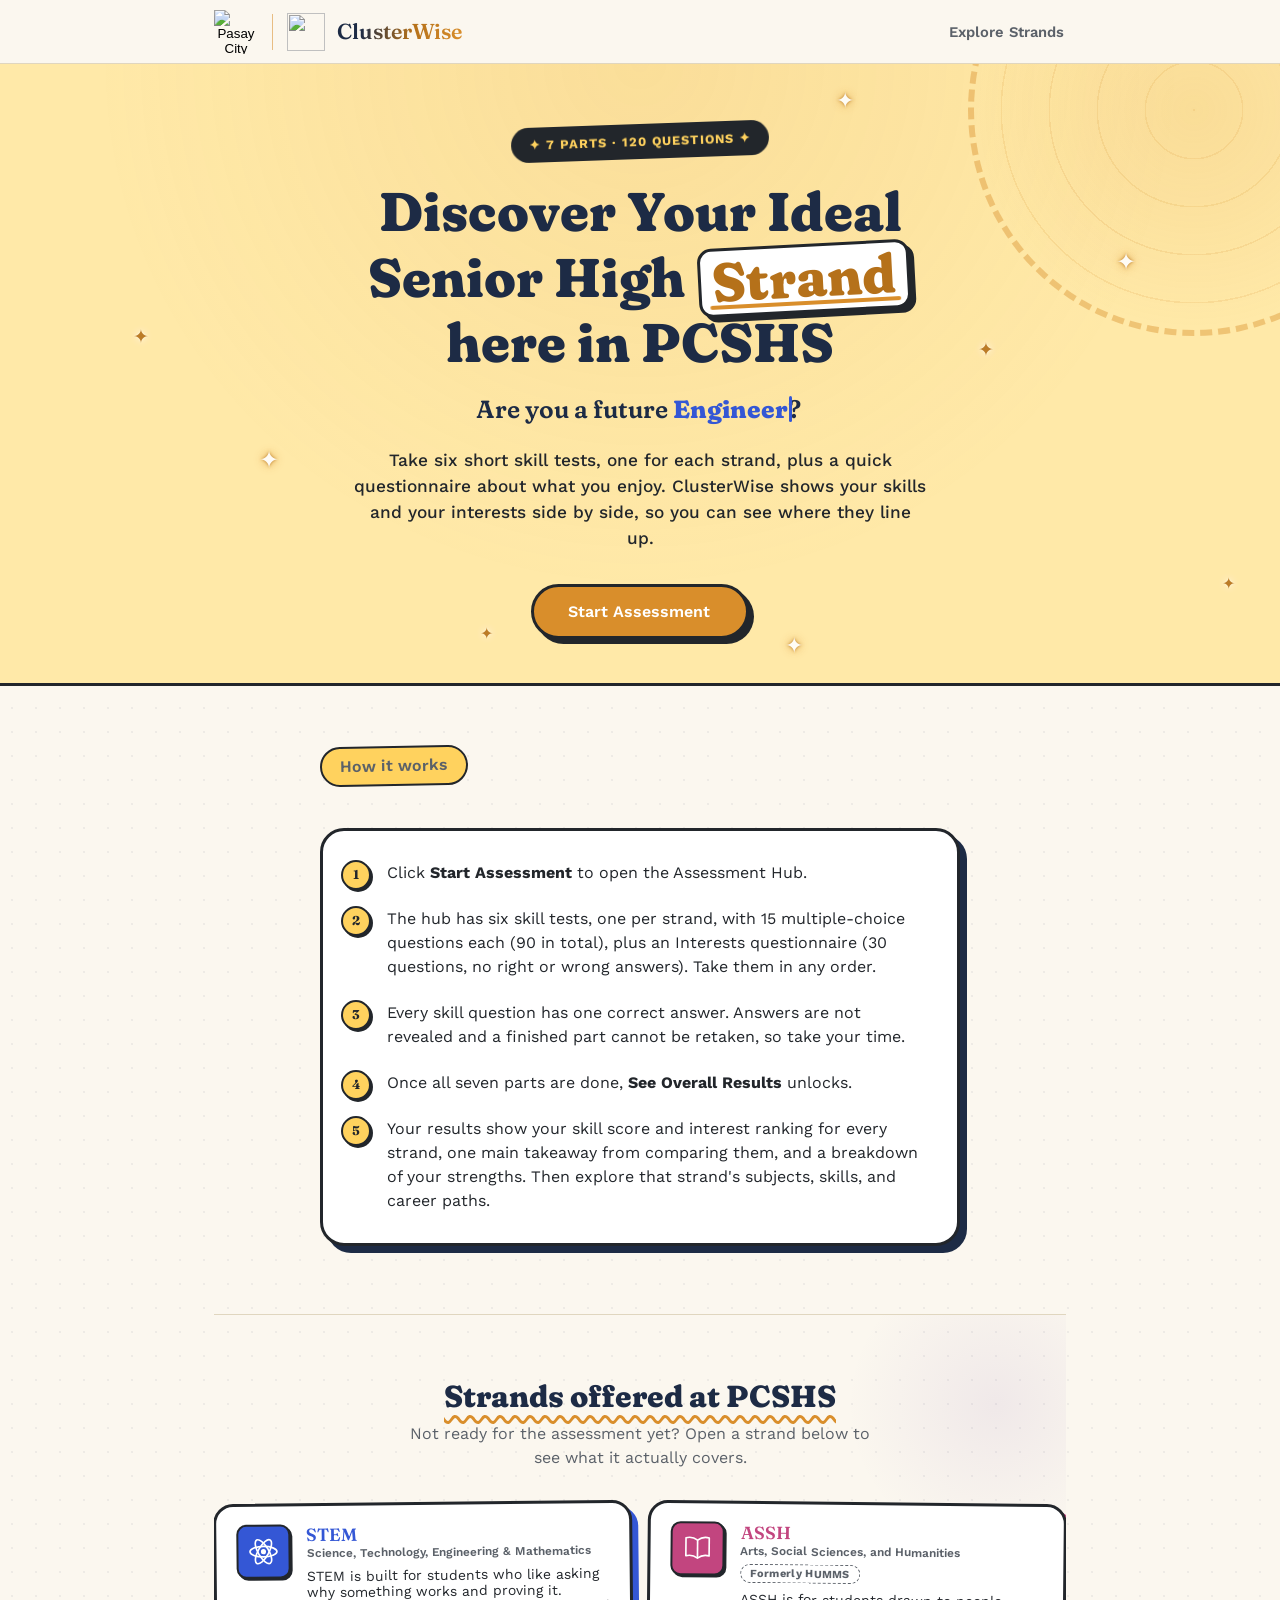
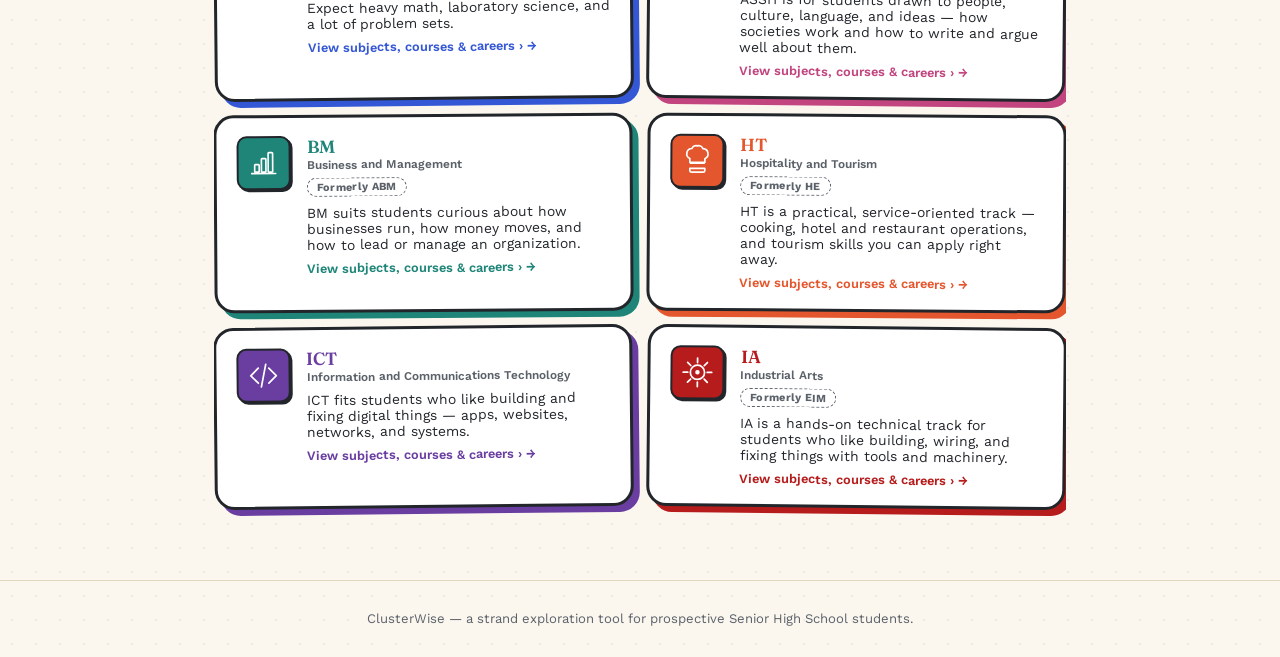
==== index2.html @ 1efbd6be "Add files via upload" ====
<!DOCTYPE html>
<html lang="en">
<head>
<meta charset="UTF-8">
<meta name="viewport" content="width=device-width, initial-scale=1.0">
<title>ClusterWise — Find your SHS strand</title>
<link rel="icon" type="image/svg+xml" href="images/favicon.svg">
<link rel="icon" type="image/png" sizes="32x32" href="images/favicon-32.png">
<link rel="apple-touch-icon" href="images/apple-touch-icon.png">
<link rel="stylesheet" href="style2.css">
</head>
<body>
<!-- ============ HEADER ============ -->
<header class="site-header">
  <div class="wrap header-inner">
    <button class="mark mark-compact brand" id="nav-home" aria-label="ClusterWise home">
      <img class="brand-seal" src="images/pcshslogo.png" alt="Pasay City South High School seal" width="44" height="44">
      <span class="brand-divider" aria-hidden="true"></span>
      <img class="brand-compass" src="images/favicon.svg" alt="" width="38" height="38">
      <span class="mark-word">ClusterWise</span>
    </button>
    <nav class="nav-links">
      <button class="nav-link" id="nav-explore"><span class="nav-opt">Explore </span>Strands</button>
    </nav>
  </div>
</header>

<!-- ============ HOME ============ -->
<section id="view-home" class="view">
  <div class="home-hero">
    <div class="wrap">
      <h1>Discover Your Ideal Senior High <span>Strand</span> here in PCSHS</h1>
      <p class="lede">Take six short skill tests, one for each strand, plus a quick questionnaire about what you enjoy. ClusterWise shows your skills and your interests side by side, so you can see where they line up.</p>
      <button class="btn btn-primary btn-compass" id="start-btn">
        <span>Start Assessment</span>
        <span class="btn-compass-icon" aria-hidden="true"></span>
      </button>

    </div>
  </div>

  <div class="wrap">
    <div class="manual">
      <p class="manual-title">How it works</p>
      <ol class="manual-list">
        <li>Click <strong>Start Assessment</strong> to open the Assessment Hub.</li>
        <li>The hub has six skill tests, one per strand, with 15 multiple-choice questions each (90 in total), plus an Interests questionnaire (30 questions, no right or wrong answers). Take them in any order.</li>
        <li>Every skill question has one correct answer. Answers are not revealed and a finished part cannot be retaken, so take your time.</li>
        <li>Once all seven parts are done, <strong>See Overall Results</strong> unlocks.</li>
        <li>Your results show your skill score and interest ranking for every strand, one main takeaway from comparing them, and a breakdown of your strengths. Then explore that strand's subjects, skills, and career paths.</li>
      </ol>
    </div>
  </div>

  <div class="wrap">
    <section class="explore-strands-section" id="explore-strands">
      <h2 class="section-title">Strands offered at PCSHS</h2>
      <p class="section-sub">Not ready for the assessment yet? Open a strand below to see what it actually covers.</p>
      <div class="strand-grid" id="strand-grid"></div>
    </section>
  </div>
</section>

<!-- ============ ASSESSMENT HUB ============
     Empty on purpose: renderHub() in script2.js fills it. -->
<section id="view-hub" class="view"></section>

<!-- ============ ASSESSMENT (one sub-test at a time) ============ -->
<section id="view-assessment" class="view">
  <div class="assess-header">
    <div class="wrap">
      <div class="stepper" id="stepper"></div>
      <div class="q-progress-track"><div class="q-progress-fill" id="q-progress-fill"></div></div>
      <span class="q-progress-label" id="q-progress-label">Question 1 of 15</span>
    </div>
  </div>

  <div class="wrap assess-body">
    <div class="question-card" id="question-card"></div>
    <div class="assess-nav">
      <button class="btn btn-ghost" id="btn-back">Back</button>
      <button class="btn btn-primary" id="btn-next" disabled>Next</button>
    </div>
  </div>
</section>

<!-- ============ RESULTS ============ -->
<section id="view-results" class="view">
  <div class="results-hero">
    <div class="wrap">
      <h1 id="result-headline"></h1>
      <p id="result-sub"></p>
    </div>
  </div>

  <div class="wrap chart-section">
    <div class="bar-chart" id="bar-chart"></div>
  </div>

  <div class="wrap interest-section" id="interest-section"></div>

  <div class="wrap explain-section">
    <div id="explain-why"></div>
  </div>

  <div class="results-strand">
    <div class="strand-header">
      <h2 class="section-title" id="strand-header-title"></h2>
      <p class="section-sub" id="strand-header-sub"></p>
      <div class="strand-tabs" id="strand-tabs" hidden></div>
    </div>
    <div id="strand-panel"></div>
  </div>

  <div class="wrap faq-section">
    <h3>Questions about your result</h3>
    <div id="faq-list"></div>
  </div>

  <div class="wrap results-footer">
  </div>
</section>

<!-- ============ STRAND DETAIL (from Explore Strands) ============
     Everything inside is built by renderStrandDetail() in script2.js,
     including the closing panel with its buttons. -->
<section id="view-strand-detail" class="view">
  <div id="strand-detail-content"></div>
</section>

<footer class="site-footer">ClusterWise — a strand exploration tool for prospective Senior High School students.</footer>

<!-- Floating "Save my results" button: only visible while the results page is open (savecard.js toggles it) -->
<button class="save-fab" id="save-fab" type="button" data-save-results aria-label="Save my results as a picture">
  <svg class="save-icon" viewBox="0 0 24 24" width="22" height="22" fill="none" stroke="currentColor" stroke-width="2.4" stroke-linecap="round" stroke-linejoin="round" aria-hidden="true"><path d="M12 3v12"/><path d="M7 11l5 5 5-5"/><path d="M4 20h16"/></svg>
  <span class="save-label">Save my results</span>
</button>

<!-- Question bank first (data), then the controller (logic) -->
<script src="questions.js"></script>
<script src="script2.js"></script>
<script src="savecard.js"></script>
</body>
</html>
---- style2.css ----
@import url('https://fonts.googleapis.com/css2?family=Fraunces:opsz,wght,SOFT,WONK@9..144,100..900,0..100,0..1&family=Work+Sans:wght@400;500;600;700&display=swap');

/* Line 674 = Results start */

:root {
  --ink: #22262B;
  --ink-soft: #5B6169;
  --paper: #FBF7EF;
  --paper-raised: #FFFFFF;
  --paper-alt: #F1E9D8;
  --navy: #1D2B45;
  --navy-soft: #2C3C5C;
  --amber: #D98E2B;
  --amber-deep: #B5711A;
  --line: #E0D6BF;
  --radius: 10px;
  --shadow: 0 10px 30px -14px rgba(29, 43, 69, 0.25);
  --header-h: 64px;
}

* { box-sizing: border-box; }

html { scroll-behavior: smooth; scroll-padding-top: var(--header-h); }

body {
  margin: 0;
  font-family: 'Work Sans', -apple-system, BlinkMacSystemFont, sans-serif;
  background-color: var(--paper);
  background-image: radial-gradient(circle, rgba(29, 43, 69, 0.06) 1px, transparent 1.4px);
  background-size: 24px 24px;
  color: var(--ink);
  line-height: 1.5;
}

h1, h2, h3, h4 {
  font-family: 'Fraunces', Georgia, serif;
  color: var(--navy);
  margin: 0 0 0.4em;
  line-height: 1.15;
}

p { margin: 0 0 1em; color: var(--ink-soft); }

.view { display: none; }
.view.active { display: block; animation: viewFade 0.5s ease; }

@keyframes viewFade {
  from { opacity: 0; transform: translateY(8px); }
  to { opacity: 1; transform: translateY(0); }
}

.wrap {
  max-width: 900px;
  margin: 0 auto;
  padding: 0 24px;
}

/* ================= SITE HEADER ================= */
.site-header {
  position: sticky;
  top: 0;
  z-index: 20;
  height: var(--header-h);
  display: flex;
  align-items: center;
  background: var(--paper);
  border-bottom: 1px solid var(--line);
}

.header-inner {
  display: flex;
  align-items: center;
  justify-content: space-between;
  width: 100%;
}

.nav-links {
  display: flex;
  align-items: center;
  gap: 18px;
}

.nav-link {
  font-family: 'Work Sans', sans-serif;
  font-size: 0.92rem;
  font-weight: 600;
  color: var(--ink-soft);
  background: none;
  border: none;
  cursor: pointer;
  padding: 6px 2px;
  position: relative;
}
.nav-link::after {
  content: "";
  position: absolute;
  left: 2px; right: 2px; bottom: 0;
  height: 2px;
  background: var(--amber);
  transform: scaleX(0);
  transform-origin: left;
  transition: transform 0.2s ease;
}
.nav-link:hover { color: var(--navy); }
.nav-link:hover::after { transform: scaleX(1); }

/* ================= HOME ================= */
.home-hero {
  position: relative;
  overflow: hidden;
  padding: 56px 0 40px;
  text-align: center;
  background:
    radial-gradient(ellipse at top, rgba(217,142,43,0.10), transparent 60%),
    var(--paper);
  border-bottom: 1px solid var(--line);
}

.home-hero::before {
  content: "";
  position: absolute;
  border-radius: 50%;
  pointer-events: none;
  z-index: 0;
}

/* compass-ring motif, top right */
.home-hero::before {
  width: 440px;
  height: 440px;
  top: -180px;
  right: -140px;
  background:
    repeating-radial-gradient(circle at center, rgba(217,142,43,0.16) 0 1.5px, transparent 1.5px 48px),
    radial-gradient(circle, rgba(217,142,43,0.14), rgba(217,142,43,0) 70%);
}

.home-hero > .wrap {
  position: relative;
  z-index: 1;
}

.mark {
  display: inline-flex;
  align-items: center;
  gap: 10px;
  margin-bottom: 28px;
}

.mark-compact {
  background: none;
  border: none;
  cursor: pointer;
  margin: 0;
  padding: 0;
}

.mark-glyph {
  width: 40px; height: 40px;
  border-radius: 50%;
  background: var(--navy);
  position: relative;
  flex-shrink: 0;
}
.mark-glyph::before, .mark-glyph::after {
  content: "";
  position: absolute;
  background: var(--amber);
}
.mark-glyph::before {
  width: 2px; height: 16px;
  top: 12px; left: 19px;
  transform: rotate(35deg);
}
.mark-glyph::after {
  width: 6px; height: 6px;
  border-radius: 50%;
  background: var(--paper);
  top: 17px; left: 17px;
}

.site-header .mark-glyph { width: 30px; height: 30px; }
.site-header .mark-glyph::before { width: 1.5px; height: 12px; top: 9px; left: 14.5px; }
.site-header .mark-glyph::after { width: 4.5px; height: 4.5px; top: 12.5px; left: 12.5px; }

.mark-word {
  font-family: 'Fraunces', serif;
  font-weight: 600;
  font-size: 1.3rem;
  letter-spacing: 0.01em;
  color: var(--navy);
  background: linear-gradient(100deg, var(--navy) 20%, var(--amber-deep) 60%, var(--amber) 100%);
  -webkit-background-clip: text;
  background-clip: text;
  -webkit-text-fill-color: transparent;
}
.site-header .mark-word { font-size: 1.1rem; }

.home-hero h1 {
  font-size: clamp(2.2rem, 5vw, 3.4rem);
  font-weight: 600;
  max-width: 15ch;
  margin: 0 auto 18px;
  background: linear-gradient(100deg, var(--navy) 15%, var(--amber-deep) 55%, var(--amber) 100%);
  -webkit-background-clip: text;
  background-clip: text;
  -webkit-text-fill-color: transparent;
  color: var(--navy);
}

.home-hero .lede {
  max-width: 52ch;
  margin: 0 auto 32px;
  font-size: 1.08rem;
  color: var(--ink-soft);
}

.btn {
  font-family: 'Work Sans', sans-serif;
  font-weight: 600;
  font-size: 1rem;
  border: none;
  border-radius: 999px;
  padding: 15px 34px;
  cursor: pointer;
  transition: transform 0.15s ease, box-shadow 0.15s ease, background 0.2s ease;
}

.btn-primary {
  background: var(--amber);
  color: #fff;
  box-shadow: 0 8px 20px -8px rgba(217,142,43,0.7);
}
.btn-primary:hover { background: var(--amber-deep); transform: translateY(-1px); }
.btn-primary:active { transform: translateY(0); }

.btn-ghost {
  background: transparent;
  color: var(--navy);
  border: 1.5px solid var(--line);
}
.btn-ghost:hover { border-color: var(--navy); }

/* Compass-needle reveal, used on the "Start Assessment" button */
.btn-compass {
  display: inline-flex;
  align-items: center;
  gap: 0;
  transition: gap 0.3s ease, background 0.2s ease, transform 0.15s ease;
}
.btn-compass:hover,
.btn-compass:focus-visible {
  gap: 8px;
}

.btn-compass-icon {
  width: 0;
  height: 18px;
  border-radius: 50%;
  box-sizing: border-box;
  border: 1.5px solid transparent;
  position: relative;
  flex-shrink: 0;
  opacity: 0;
  transform: scale(0.4) rotate(-60deg);
  transition: width 0.3s ease, opacity 0.25s ease, transform 0.5s cubic-bezier(0.34, 1.56, 0.64, 1), border-color 0.3s ease;
}
.btn-compass:hover .btn-compass-icon,
.btn-compass:focus-visible .btn-compass-icon {
  width: 18px;
  opacity: 1;
  border-color: rgba(255, 255, 255, 0.85);
  transform: scale(1) rotate(300deg);
}
.btn-compass-icon::before,
.btn-compass-icon::after {
  content: "";
  position: absolute;
  left: 9px;
  top: 50%;
  width: 0;
  height: 0;
  border-style: solid;
}
.btn-compass-icon::before {
  /* upper half of the needle */
  border-width: 0 2.5px 6px 2.5px;
  border-color: transparent transparent #ffffff transparent;
  transform: translate(-50%, -100%);
}
.btn-compass-icon::after {
  /* lower half of the needle */
  border-width: 6px 2.5px 0 2.5px;
  border-color: var(--navy) transparent transparent transparent;
  transform: translate(-50%, 0);
}

@media (prefers-reduced-motion: reduce) {
  .btn-compass-icon { transition: opacity 0.2s ease; transform: none; }
  .btn-compass:hover .btn-compass-icon,
  .btn-compass:focus-visible .btn-compass-icon {
    transform: none;
  }
}

.manual {
  max-width: 640px;
  margin: 56px auto 0;
  padding: 0 0 64px;
}

.manual-title {
  text-align: center;
  font-size: 1rem;
  text-transform: none;
  color: var(--ink-soft);
  font-family: 'Work Sans', sans-serif;
  font-weight: 600;
  margin-bottom: 24px;
}
.manual-title::before {
  content: "";
  display: block;
  width: 36px;
  height: 3px;
  border-radius: 2px;
  background: var(--amber);
  margin: 0 auto 14px;
}

.manual-list {
  list-style: none;
  margin: 0; padding: 0;
  counter-reset: step;
  border-left: 2px solid var(--line);
  padding-left: 28px;
}

.manual-list li {
  position: relative;
  counter-increment: step;
  padding-bottom: 22px;
  color: var(--ink);
}
.manual-list li:last-child { padding-bottom: 0; }
.manual-list li::before {
  content: counter(step);
  position: absolute;
  left: -41px;
  top: -1px;
  width: 26px; height: 26px;
  border-radius: 50%;
  background: var(--paper);
  border: 2px solid var(--amber);
  color: var(--navy-soft);
  font-weight: 600;
  font-size: 0.8rem;
  display: flex; align-items: center; justify-content: center;
}

/* ================= EXPLORE STRANDS (home) ================= */
.explore-strands-section {
  position: relative;
  overflow: hidden;
  padding: 8px 0 72px;
  border-top: 1px solid var(--line);
  padding-top: 56px;
}
.explore-strands-section::before {
  content: "";
  position: absolute;
  top: -60px;
  right: -80px;
  width: 300px;
  height: 300px;
  border-radius: 50%;
  background: radial-gradient(circle, rgba(106,62,161,0.08), rgba(106,62,161,0) 70%);
  pointer-events: none;
  z-index: 0;
}
.explore-strands-section > * {
  position: relative;
  z-index: 1;
}

.section-title {
  font-size: clamp(1.5rem, 3vw, 1.9rem);
  text-align: center;
  margin-bottom: 8px;
}
.section-title::before {
  content: "";
  display: block;
  width: 36px;
  height: 3px;
  border-radius: 2px;
  background: var(--amber);
  margin: 0 auto 14px;
}

.section-sub {
  text-align: center;
  max-width: 46ch;
  margin: 0 auto 32px;
}

.strand-grid {
  display: grid;
  grid-template-columns: repeat(2, 1fr);
  gap: 14px;
}
@media (max-width: 640px) {
  .strand-grid { grid-template-columns: 1fr; }
}

.strand-card {
  --sc: var(--navy);
  display: flex;
  flex-direction: row;
  align-items: flex-start;
  gap: 16px;
  text-align: left;
  background: var(--paper-raised);
  border: 1.5px solid var(--line);
  border-radius: var(--radius);
  padding: 18px 20px;
  cursor: pointer;
  font-family: inherit;
  width: 100%;
  transition: transform 0.15s ease, box-shadow 0.2s ease, border-color 0.2s ease, background-color 0.25s ease;
}
.strand-card:hover {
  transform: translateY(-3px);
  background-color: var(--sc);
  border-color: var(--sc);
  box-shadow: var(--shadow);
}
.strand-card-badge {
  flex-shrink: 0;
  min-width: 54px;
  height: 54px;
  padding: 0 8px;
  border-radius: 8px;
  background: var(--sc);
  color: #fff;
  display: flex;
  align-items: center;
  justify-content: center;
  white-space: nowrap;
  font-family: 'Fraunces', serif;
  font-weight: 600;
  font-size: 0.82rem;
  letter-spacing: -0.01em;
  transition: background-color 0.25s ease, color 0.25s ease;
}
.strand-card:hover .strand-card-badge {
  background: #fff;
  color: var(--sc);
}
.strand-card-content {
  display: flex;
  flex-direction: column;
  min-width: 0;
  flex-grow: 1;
}
.strand-card-name {
  font-family: 'Fraunces', serif;
  font-size: 1.1rem;
  font-weight: 600;
  color: var(--sc);
  margin-bottom: 1px;
  transition: color 0.25s ease;
  display: inline-flex;
  align-items: center;
  gap: 7px;
}
.strand-card-name svg { width: 17px; height: 17px; flex-shrink: 0; }
.strand-card-full {
  font-size: 0.74rem;
  font-weight: 600;
  color: var(--ink-soft);
  margin-bottom: 8px;
  transition: color 0.25s ease;
}
.strand-card-blurb {
  font-size: 0.87rem;
  color: var(--ink);
  margin-bottom: 8px;
  transition: color 0.25s ease;
}
.strand-card-cta {
  font-size: 0.8rem;
  font-weight: 600;
  color: var(--sc);
  transition: color 0.25s ease;
}
.strand-card:hover .strand-card-name,
.strand-card:hover .strand-card-cta {
  color: #fff;
}
.strand-card:hover .strand-card-full {
  color: rgba(255, 255, 255, 0.8);
}
.strand-card:hover .strand-card-blurb {
  color: rgba(255, 255, 255, 0.95);
}

/* ================= ASSESSMENT ================= */
.assess-header {
  position: sticky;
  top: var(--header-h);
  background: var(--paper);
  border-bottom: 1px solid var(--line);
  padding: 18px 0 14px;
  z-index: 5;
}

.stepper {
  display: flex;
  justify-content: space-between;
  gap: 8px;
  margin-bottom: 16px;
}

.step {
  flex: 1;
  display: flex;
  align-items: center;
  gap: 8px;
  opacity: 0.45;
}

.step-marker {
  width: 26px; height: 26px;
  border-radius: 50%;
  border: 1.5px solid var(--ink-soft);
  display: flex; align-items: center; justify-content: center;
  font-size: 0.72rem;
  font-weight: 600;
  flex-shrink: 0;
  color: var(--ink-soft);
  transition: all 0.25s ease;
}

.step-label {
  font-size: 0.78rem;
  font-weight: 600;
  color: var(--ink-soft);
  display: none;
}

.step-active { opacity: 1; }
.step-active .step-marker { background: var(--navy); border-color: var(--navy); color: #fff; }
.step-active .step-label { color: var(--navy); display: inline; }
.step-done { opacity: 0.85; }
.step-done .step-marker { background: var(--amber); border-color: var(--amber); color: #fff; }

.q-progress-track {
  height: 6px;
  border-radius: 4px;
  background: var(--paper-alt);
  overflow: hidden;
}
.q-progress-fill {
  height: 100%;
  background: linear-gradient(90deg, var(--amber), var(--navy));
  border-radius: 4px;
  transition: width 0.4s ease;
}
.q-progress-label {
  display: block;
  margin-top: 8px;
  font-size: 0.8rem;
  color: var(--ink-soft);
  font-weight: 500;
}

.assess-body {
  padding: 48px 0 40px;
  min-height: 340px;
}

.question-card { max-width: 620px; margin: 0 auto; }

.q-eyebrow {
  font-size: 0.8rem;
  font-weight: 600;
  color: var(--amber-deep);
  margin-bottom: 10px;
}

.q-text {
  font-size: clamp(1.4rem, 3vw, 1.8rem);
  margin-bottom: 32px;
}

.card-in .q-text, .card-in .options { animation: qIn 0.4s ease; }
@keyframes qIn { from { opacity: 0; transform: translateX(10px); } to { opacity: 1; transform: translateX(0); } }

.options { display: flex; flex-direction: column; gap: 10px; }

.option {
  display: flex;
  align-items: center;
  gap: 14px;
  padding: 14px 18px;
  border: 1.5px solid var(--line);
  border-radius: var(--radius);
  background: var(--paper-raised);
  cursor: pointer;
  transition: border-color 0.2s ease, background 0.2s ease, transform 0.15s ease;
}
.option input { position: absolute; opacity: 0; pointer-events: none; }

.option-letter {
  width: 26px; height: 26px;
  border-radius: 50%;
  border: 2px solid var(--line);
  flex-shrink: 0;
  display: flex; align-items: center; justify-content: center;
  font-size: 0.76rem;
  font-weight: 700;
  color: var(--ink-soft);
  transition: all 0.2s ease;
}

.option-text { font-weight: 500; color: var(--ink); }

.option:hover { border-color: var(--amber); }
.option-selected {
  border-color: var(--amber);
  background: #FFF8EC;
}
.option-selected .option-letter { border-color: var(--amber); background: var(--amber); color: #fff; }
.option-pulse { animation: pulse 0.35s ease; }
@keyframes pulse { 0% { transform: scale(1); } 45% { transform: scale(1.015); } 100% { transform: scale(1); } }

.assess-nav {
  display: flex;
  justify-content: space-between;
  max-width: 620px;
  margin: 36px auto 0;
}
.btn:disabled { opacity: 0.4; cursor: not-allowed; }

/* ================= RESULTS ================= */
.results-hero {
  text-align: center;
  padding: 64px 0 20px;
  background: linear-gradient(180deg, var(--paper-alt), var(--paper));
}
.results-hero h1 {
  font-size: clamp(1.9rem, 4vw, 2.6rem);
  max-width: 20ch;
  margin: 0 auto 10px;
}
.results-hero p { max-width: 46ch; margin: 0 auto; }

.chart-section { padding: 36px 0 8px; }

.bar-chart {
  display: flex;
  align-items: flex-end;
  justify-content: center;
  gap: clamp(10px, 3vw, 28px);
  height: 260px;
  padding: 0 8px;
  border-bottom: 2px solid var(--ink);
}

.bar-col {
  display: flex;
  flex-direction: column;
  align-items: center;
  width: 64px;
  height: 100%;
  justify-content: flex-end;
}
.bar-pct { font-weight: 700; font-size: 0.9rem; color: var(--navy); margin-bottom: 6px; }
.bar-track {
  width: 100%;
  height: 100%;
  display: flex;
  align-items: flex-end;
}
.bar-fill {
  width: 100%;
  height: 0%;
  border-radius: 6px 6px 0 0;
  transition: height 1.1s cubic-bezier(.2,.8,.2,1);
}
.bar-label { margin-top: 10px; font-size: 0.78rem; font-weight: 600; color: var(--ink-soft); }

.explain-section {
  padding: 44px 0;
  display: grid;
  grid-template-columns: 1fr 1fr;
  gap: 36px;
}
@media (max-width: 720px) { .explain-section { grid-template-columns: 1fr; } }

.explain-section h3 { font-size: 1.2rem; }

.explain-lead {
  font-size: 1.2rem;
  line-height: 1.55;
  color: var(--ink);
  font-weight: 500;
}
.explain-lead strong { color: var(--navy); }

.chip-row { display: flex; flex-wrap: wrap; gap: 8px; margin: 14px 0 18px; }
.chip {
  border: 1.5px solid var(--chip-color, var(--line));
  color: var(--chip-color, var(--ink));
  background: transparent;
  padding: 8px 16px;
  border-radius: 999px;
  font-weight: 600;
  font-size: 0.85rem;
  cursor: pointer;
  transition: all 0.2s ease;
}
.chip:hover { background: var(--chip-color, var(--paper-alt)); color: #fff; }
.chip-active { background: var(--chip-color); color: #fff; }

.faq-section { padding: 8px 0 64px; }
.faq-item {
  border-bottom: 1px solid var(--line);
}
.faq-question {
  width: 100%;
  background: none;
  border: none;
  text-align: left;
  padding: 18px 4px;
  font-family: 'Work Sans', sans-serif;
  font-size: 1rem;
  font-weight: 600;
  color: var(--ink);
  display: flex;
  justify-content: space-between;
  align-items: center;
  cursor: pointer;
}
.faq-icon {
  font-size: 1.3rem;
  color: var(--amber-deep);
  transition: transform 0.25s ease;
}
.faq-open .faq-icon { transform: rotate(45deg); }
.faq-answer {
  max-height: 0;
  overflow: hidden;
  transition: max-height 0.3s ease;
}
.faq-open .faq-answer { max-height: 260px; }
.faq-answer p { padding: 0 4px 18px; }

.results-footer {
  text-align: center;
  padding: 0 0 72px;
  display: flex;
  gap: 12px;
  justify-content: center;
  flex-wrap: wrap;
}

/* ================= RESULTS: PLAYFUL RESTYLE (layered over the base rules above) ================= */
:root {
  --sun: #FFD25E;
  --sun-soft: #FFE9A8;
}

/* ---- Hero: confetti + sticker headline ---- */
.results-hero {
  position: relative;
  overflow: hidden;
  text-align: center;
  padding: 64px 0 76px;
  background:
    linear-gradient(180deg, var(--sun-soft) 0%, var(--paper) 100%);
  border-bottom: 3px solid var(--ink);
}
.results-hero::before {
  content: "";
  position: absolute;
  width: 230px; height: 230px;
  top: -80px; right: -60px;
  border-radius: 50%;
  border: 6px dashed rgba(217, 142, 43, 0.55);
  animation: resSpin 40s linear infinite;
  pointer-events: none;
}
@keyframes resSpin { to { transform: rotate(360deg); } }
@media (prefers-reduced-motion: reduce) { .results-hero::before { animation: none; } }

.results-hero .wrap { position: relative; z-index: 1; }
.results-hero .wrap::before {
  content: "✦ Your result is in ✦";
  display: inline-block;
  font-size: 0.8rem;
  font-weight: 700;
  letter-spacing: 0.08em;
  text-transform: uppercase;
  background: var(--ink);
  color: var(--sun);
  padding: 8px 18px;
  border-radius: 999px;
  margin-bottom: 26px;
  transform: rotate(-2deg);
}
.results-hero h1 {
  font-size: clamp(2.1rem, 6.4vw, 4rem);
  font-weight: 800;
  font-variation-settings: "SOFT" 100, "WONK" 1;
  letter-spacing: -0.02em;
  line-height: 1.3;
  text-wrap: balance;
  max-width: 21ch;
  margin: 0 auto 18px;
}
.results-hero h1 span.res-legacy {
  display: inline-block;
  background: #fff;
  border: 3px solid var(--ink);
  border-radius: 18px;
  padding: 0 0.22em;
  margin: 0 0.06em;
  transform: rotate(-3deg);
  box-shadow: 5px 5px 0 var(--ink);
}
.results-hero p {
  max-width: 40ch;
  margin: 0 auto;
  font-size: 1.05rem;
  color: var(--ink);
}

/* ---- Bar chart: a sticker panel ---- */
.wrap.chart-section {
  max-width: 980px;
  padding: 0 24px 12px;
  margin-top: -34px;
  position: relative;
  z-index: 2;
}
.bar-chart {
  display: flex;
  align-items: flex-end;
  justify-content: center;
  gap: clamp(8px, 2.4vw, 22px);
  height: 340px;
  padding: 26px clamp(12px, 3vw, 32px) 14px;
  background-color: #fff;
  background-image: repeating-linear-gradient(0deg, transparent 0 62px, rgba(29, 43, 69, 0.07) 62px 64px);
  border: 3px solid var(--ink);
  border-radius: 28px;
  box-shadow: 8px 8px 0 var(--navy);
}
.bar-col {
  flex: 1;
  width: auto;
  max-width: 96px;
  display: flex;
  flex-direction: column;
  align-items: center;
  justify-content: flex-end;
  height: 100%;
}
.bar-pct {
  font-family: 'Fraunces', serif;
  font-weight: 800;
  font-size: clamp(0.75rem, 2.6vw, 1.05rem);
  color: var(--ink);
  background: var(--sun);
  border: 2px solid var(--ink);
  border-radius: 999px;
  padding: 2px 8px;
  margin-bottom: 10px;
  box-shadow: 2px 2px 0 var(--ink);
}
.bar-col:first-child .bar-pct { background: var(--ink); color: var(--sun); }
.bar-track { width: 100%; height: 100%; display: flex; align-items: flex-end; border-bottom: 3px solid var(--ink); }
.bar-fill {
  position: relative;
  overflow: hidden;
  width: 100%;
  height: 0%;
  border: 3px solid var(--ink);
  border-bottom: none;
  border-radius: 16px 16px 0 0;
  transition: height 1.1s cubic-bezier(0.3, 1.25, 0.5, 1);
}
.bar-fill::after {
  content: "";
  position: absolute;
  inset: 0;
  background: repeating-linear-gradient(135deg, rgba(255,255,255,0.22) 0 8px, transparent 8px 16px);
  pointer-events: none;
}
.bar-col:first-child .bar-fill::before {
  content: "★";
  position: absolute;
  top: 6px; left: 50%;
  transform: translateX(-50%);
  color: #fff;
  font-size: 1.15rem;
  line-height: 1;
  z-index: 1;
}
.bar-col:nth-child(2) .bar-fill { transition-delay: 0.08s; }
.bar-col:nth-child(3) .bar-fill { transition-delay: 0.16s; }
.bar-col:nth-child(4) .bar-fill { transition-delay: 0.24s; }
.bar-col:nth-child(5) .bar-fill { transition-delay: 0.32s; }
.bar-col:nth-child(6) .bar-fill { transition-delay: 0.4s; }
.bar-label {
  margin-top: 12px;
  font-size: clamp(0.7rem, 2.4vw, 0.9rem);
  font-weight: 700;
  color: var(--ink);
}
.bar-col:first-child .bar-label {
  text-decoration: underline wavy var(--amber);
  text-underline-offset: 4px;
}

/* ---- Why + compare ---- */
.explain-section {
  padding: 56px 24px 52px;
  display: grid;
  grid-template-columns: 1.25fr 1fr;
  gap: 40px;
  align-items: start;
}
@media (max-width: 720px) { .explain-section { grid-template-columns: 1fr; gap: 34px; } }

#explain-why {
  background: var(--sun);
  border: 3px solid var(--ink);
  border-radius: 26px;
  padding: 26px 28px 30px;
  box-shadow: 7px 7px 0 var(--ink);
  transform: rotate(-1deg);
}
#explain-why h3 {
  font-size: 1.9rem;
  font-weight: 800;
  font-variation-settings: "SOFT" 100, "WONK" 1;
  color: var(--ink);
  margin-bottom: 12px;
}
.explain-lead { font-size: 1.12rem; line-height: 1.7; color: var(--ink); font-weight: 500; margin: 0; }
.explain-lead strong {
  color: var(--ink);
  background: #fff;
  border: 2px solid var(--ink);
  border-radius: 8px;
  padding: 0 7px;
  white-space: nowrap;
}

/* ---- Get to know: strand-themed panel + bento cards ---- */

/* 1: Main focus = solid statement banner */

/* 2: Subjects = numbered list */

/* 3: Skills = chips */

/* 4: Courses = starred lines */

/* 5: Careers = dark card, dashed tags */

/* ---- Curious about the others ---- */

.chip-row { gap: 12px; margin: 16px 0 22px; }
.chip {
  background: #fff;
  border: 3px solid var(--chip-color, var(--ink));
  color: var(--chip-color, var(--ink));
  padding: 10px 22px;
  font-size: 1rem;
  font-weight: 700;
  box-shadow: 3px 3px 0 var(--chip-color, var(--ink));
  transition: transform 0.15s ease, box-shadow 0.15s ease, background 0.2s ease, color 0.2s ease;
}
.chip:hover {
  background: var(--chip-color);
  color: #fff;
  transform: translate(-1px, -1px);
  box-shadow: 5px 5px 0 var(--chip-color);
}
.chip-active {
  background: var(--chip-color);
  color: #fff;
  transform: translate(2px, 2px);
  box-shadow: 1px 1px 0 var(--chip-color);
}
.chip-active:hover { transform: translate(2px, 2px); box-shadow: 1px 1px 0 var(--chip-color); }

/* ---- FAQ ---- */
.faq-section { padding: 24px 24px 64px; }
.faq-section h3 { font-size: 1.7rem; font-variation-settings: "SOFT" 100; margin-bottom: 18px; }
.faq-item {
  background: #fff;
  border: 2px solid var(--ink);
  border-radius: 16px;
  margin-bottom: 12px;
  overflow: hidden;
  box-shadow: 3px 3px 0 var(--sun);
  transition: background 0.2s ease;
}
.faq-open { background: #FFF8DC; }
.faq-question { padding: 16px 20px; gap: 14px; }
.faq-icon {
  display: grid;
  place-items: center;
  width: 30px; height: 30px;
  flex-shrink: 0;
  background: var(--sun);
  border: 2px solid var(--ink);
  border-radius: 50%;
  color: var(--ink);
  font-size: 1.15rem;
  line-height: 1;
}
.faq-open .faq-icon { background: var(--ink); color: var(--sun); }
.faq-answer p { padding: 0 20px 20px; margin: 0; }

.results-footer .btn-ghost {
  background: #fff;
  color: var(--ink);
  border: 3px solid var(--ink);
  font-weight: 700;
  box-shadow: 4px 4px 0 var(--ink);
}
.results-footer .btn-ghost:hover { transform: translate(-1px, -1px); box-shadow: 6px 6px 0 var(--ink); }

/* ================= STRAND DETAIL ================= */
.wrap-wide { max-width: 1080px; margin: 0 auto; padding: 0 24px; }

.sd { --tint: color-mix(in srgb, var(--sc) 11%, var(--paper)); }

/* ---- Hero: strand-tinted band, big name, video beside the intro ---- */
.sd-hero {
  position: relative;
  overflow: hidden;
  background: var(--tint);
  border-bottom: 1px solid color-mix(in srgb, var(--sc) 30%, var(--line));
}
.sd-watermark {
  position: absolute;
  left: -70px;
  bottom: -90px;
  width: 360px;
  color: var(--sc);
  opacity: 0.08;
  pointer-events: none;
}
.sd-watermark svg { width: 100%; height: auto; display: block; }
.sd-hero-inner {
  position: relative;
  z-index: 1;
  display: grid;
  grid-template-columns: 1.05fr 1fr;
  gap: 48px;
  align-items: center;
  padding: 64px 24px 60px;
}
.sd-name {
  font-size: clamp(3.4rem, 9vw, 6rem);
  font-weight: 700;
  letter-spacing: -0.02em;
  line-height: 1;
  color: var(--sc);
  margin: 0 0 10px;
}
.sd-full {
  font-family: 'Fraunces', Georgia, serif;
  font-size: 1.3rem;
  font-weight: 500;
  color: var(--navy);
  margin: 0 0 16px;
}
.sd-overview { font-size: 1.05rem; color: var(--ink); max-width: 46ch; margin: 0; }

/* ---- Focus statement ---- */
.sd-focus { padding: 72px 0 60px; }
.sd-focus-text {
  font-family: 'Fraunces', Georgia, serif;
  font-size: clamp(1.6rem, 3.4vw, 2.4rem);
  font-weight: 500;
  line-height: 1.28;
  color: var(--navy);
  max-width: 30ch;
  margin: 0;
  padding-left: 24px;
  border-left: 5px solid var(--sc);
}

/* ---- Subjects + skills ---- */
.sd-cols {
  display: grid;
  grid-template-columns: 1.2fr 1fr;
  gap: 56px;
  padding-bottom: 72px;
}
.sd-h { font-size: 1.5rem; margin: 0 0 18px; }
.sd-subjects { list-style: none; margin: 0; padding: 0; border-top: 2px solid var(--sc); }
.sd-subjects li {
  font-family: 'Fraunces', Georgia, serif;
  font-size: 1.2rem;
  color: var(--navy);
  padding: 14px 0;
  border-bottom: 1px solid var(--line);
}
.sd-chips { display: flex; flex-wrap: wrap; gap: 10px; }
.sd-chip {
  background: color-mix(in srgb, var(--sc) 14%, #fff);
  border: 1.5px solid color-mix(in srgb, var(--sc) 55%, #fff);
  color: var(--navy);
  padding: 10px 18px;
  border-radius: 999px;
  font-weight: 600;
  font-size: 0.92rem;
}

/* ---- Where this leads: strand -> courses -> careers ---- */
.sd-path {
  background: var(--paper-alt);
  border-top: 1px solid var(--line);
  border-bottom: 1px solid var(--line);
  padding: 64px 0 68px;
}
.sd-path .sd-h { font-size: 1.7rem; margin-bottom: 6px; }
.sd-path-sub { margin: 0 0 32px; }
.sd-path-grid {
  display: grid;
  grid-template-columns: auto 1fr 1fr;
  align-items: start;
}
.sd-path-start {
  min-width: 84px;
  height: 84px;
  padding: 0 14px;
  border-radius: 50%;
  background: var(--sc);
  color: #fff;
  display: flex;
  align-items: center;
  justify-content: center;
  font-family: 'Fraunces', Georgia, serif;
  font-weight: 700;
  font-size: 1.15rem;
}
.sd-path-col { position: relative; padding-left: 64px; }
.sd-path-col::before {
  content: "";
  position: absolute;
  left: 14px;
  top: 41px;
  width: 32px;
  height: 2px;
  background: var(--sc);
}
.sd-path-col::after {
  content: "";
  position: absolute;
  left: 42px;
  top: 36px;
  border-style: solid;
  border-width: 6px 0 6px 9px;
  border-color: transparent transparent transparent var(--sc);
}
.sd-path-col h3 { font-size: 1.2rem; margin: 0 0 10px; padding-top: 30px; }
.sd-path-col ul { margin: 0; padding-left: 18px; color: var(--ink); }
.sd-path-col li { margin-bottom: 6px; }

/* ---- Closing panel ---- */
.sd-close {
  background: color-mix(in srgb, var(--sc) 72%, var(--navy));
  padding: 68px 0 64px;
}
.sd-close h2 {
  color: #fff;
  font-size: clamp(1.9rem, 4vw, 2.7rem);
  max-width: 20ch;
  margin: 0 0 12px;
}
.sd-close p { color: rgba(255, 255, 255, 0.92); max-width: 50ch; }
.sd-close-actions { display: flex; flex-wrap: wrap; gap: 12px; margin-top: 26px; }
.btn-light { background: #fff; color: var(--navy); }
.btn-light:hover { transform: translateY(-1px); background: var(--paper); }
.btn-outline-light {
  background: transparent;
  color: #fff;
  border: 1.5px solid rgba(255, 255, 255, 0.7);
}
.btn-outline-light:hover { background: rgba(255, 255, 255, 0.12); }
.sd-others {
  display: flex;
  flex-wrap: wrap;
  align-items: center;
  gap: 8px;
  margin-top: 40px;
  padding-top: 24px;
  border-top: 1px solid rgba(255, 255, 255, 0.35);
}
.sd-others-label { color: #fff; font-weight: 600; margin-right: 6px; }
.sd-other {
  font-family: 'Work Sans', sans-serif;
  font-weight: 600;
  font-size: 0.88rem;
  color: #fff;
  background: rgba(255, 255, 255, 0.12);
  border: 1.5px solid rgba(255, 255, 255, 0.5);
  border-radius: 999px;
  padding: 8px 16px;
  cursor: pointer;
}
.sd-other:hover { background: #fff; color: var(--navy); }
.sd-close :focus-visible, .sd-hero :focus-visible { outline: 3px solid #fff; outline-offset: 3px; }

/* ================= STRAND RECAP VIDEO ================= */
.sd-video { margin: 0; }
.video-frame {
  position: relative;
  width: 100%;
  aspect-ratio: 16 / 9;
  border-radius: 14px;
  overflow: hidden;
  border: 1px solid color-mix(in srgb, var(--sc, var(--navy)) 30%, var(--line));
  box-shadow: var(--shadow);
  background: var(--paper-raised);
}
.video-frame-media { width: 100%; height: 100%; border: 0; display: block; }
.video-frame-placeholder {
  position: relative;
  width: 100%;
  height: 100%;
  display: flex;
  flex-direction: column;
  align-items: center;
  justify-content: center;
  gap: 12px;
  background: var(--paper-alt);
}
.video-frame-play {
  width: 56px;
  height: 56px;
  border-radius: 50%;
  background: var(--sc, var(--navy));
  display: flex;
  align-items: center;
  justify-content: center;
}
.video-frame-play svg { transform: translateX(2px); }
.video-frame-note { margin: 0; font-weight: 600; font-size: 0.9rem; color: var(--navy-soft); }
.video-caption { margin: 12px 0 0; font-size: 0.9rem; color: var(--ink-soft); }

@media (max-width: 800px) {
  .sd-hero-inner { grid-template-columns: 1fr; gap: 32px; padding-top: 44px; }
  .sd-cols { grid-template-columns: 1fr; gap: 44px; }
  .sd-path-grid { grid-template-columns: 1fr; }
  .sd-path-start { margin-bottom: 8px; }
  .sd-path-col { padding: 0 0 24px 32px; margin-left: 41px; border-left: 2px solid var(--sc); }
  .sd-path-col::before, .sd-path-col::after { display: none; }
  .sd-path-col h3 { padding-top: 4px; }
}

footer.site-footer {
  text-align: center;
  padding: 28px 0;
  font-size: 0.82rem;
  color: var(--ink-soft);
  border-top: 1px solid var(--line);
}

@media (min-width: 560px) {
  .step-label { display: inline; }
}

@media (max-width: 600px) {
  .nav-link:not(#nav-explore) { display: none; }
  .header-inner { gap: 8px; }
}

@media (prefers-reduced-motion: reduce) {
  * { animation-duration: 0.001ms !important; transition-duration: 0.001ms !important; }
}

/* ============================================================
   HOME: PLAYFUL RESTYLE (layered over the base rules above)
   Append this block to the END of style2.css.
   Mirrors the sticker/comic language used in the results view:
   bold ink borders, hard drop-shadows, tiny rotations, confetti
   dots, sun-yellow accents, and the Fraunces "SOFT/WONK" wobble.
   ============================================================ */

/* ---- Hero: confetti dots + sticker eyebrow + sticker headline word ---- */
.home-hero {
  position: relative;
  overflow: hidden;
  padding: 60px 0 44px;
  text-align: center;
  border-bottom: 3px solid var(--ink);
  background:
    radial-gradient(ellipse at top, rgba(217,142,43,0.12), transparent 60%),
    var(--sun-soft, #FFE9A8);
}

/* keep the compass ring, just toned down slightly so it sits under the sparkles */
.home-hero::before { opacity: 0.9; }

.home-hero > .wrap::before {
  content: var(--hero-badge, "✦ 7 parts · 120 questions ✦");   /* script2.js overwrites this from the question data */
  display: inline-block;
  font-size: 0.8rem;
  font-weight: 700;
  letter-spacing: 0.08em;
  text-transform: uppercase;
  background: var(--ink);
  color: var(--sun, #FFD25E);
  padding: 8px 18px;
  border-radius: 999px;
  margin-bottom: 22px;
  transform: rotate(-2deg);
}

.home-hero h1 {
  font-weight: 800;
  font-variation-settings: "SOFT" 100, "WONK" 1;
  text-wrap: balance;
  -webkit-text-fill-color: var(--navy);
  background: none;
}

.home-hero h1 span {
  display: inline-block;
  background: #fff;
  color: var(--amber-deep);
  -webkit-text-fill-color: var(--amber-deep);
  border: 3px solid var(--ink);
  border-radius: 14px;
  padding: 0 0.2em;
  margin: 0 0.04em;
  transform: rotate(-3deg);
  box-shadow: 5px 5px 0 var(--ink);
}

.home-hero .lede {
  font-weight: 500;
  color: var(--ink);
}

.home-hero .btn-primary {
  border: 3px solid var(--ink);
  box-shadow: 5px 5px 0 var(--ink);
  transition: transform 0.15s ease, box-shadow 0.15s ease, background 0.2s ease, gap 0.3s ease;
}
.home-hero .btn-primary:hover {
  transform: translate(-2px, -2px);
  box-shadow: 7px 7px 0 var(--ink);
}
.home-hero .btn-primary:active {
  transform: translate(0, 0);
  box-shadow: 3px 3px 0 var(--ink);
}
.btn-compass-icon::after { border-color: var(--ink) transparent transparent transparent; }

/* strand pills → little rotated stickers */

/* ---- "How it works" manual → sticker panel ---- */
.manual {
  margin-top: 60px;
  padding: 0 0 68px;
}
.manual-title {
  display: inline-block;
  background: var(--sun, #FFD25E);
  border: 2px solid var(--ink);
  border-radius: 999px;
  padding: 6px 18px;
  transform: rotate(-1deg);
}
.manual-title::before { display: none; }

.manual-list {
  background: #fff;
  border: 3px solid var(--ink);
  border-radius: 24px;
  box-shadow: 7px 7px 0 var(--navy);
  padding: 30px 30px 30px 64px;
  margin-top: 18px;
  border-left: 3px solid var(--ink);
}
.manual-list li::before {
  background: var(--sun, #FFD25E);
  border: 2px solid var(--ink);
  box-shadow: 2px 2px 0 var(--ink);
  color: var(--ink);
  font-family: 'Fraunces', serif;
  font-weight: 700;
  left: -46px;
}

/* ---- Explore strands header ---- */
.explore-strands-section { padding-top: 64px; }
.section-title {
  font-weight: 800;
  font-variation-settings: "SOFT" 100, "WONK" 1;
  text-decoration: underline wavy var(--amber);
  text-decoration-thickness: 3px;
  text-underline-offset: 8px;
}
.section-title::before { display: none; }

/* ---- Strand cards → bold sticker cards ---- */
.strand-card {
  border: 3px solid var(--ink);
  border-radius: 20px;
  box-shadow: 6px 6px 0 var(--sc);
  transition: transform 0.2s ease, box-shadow 0.2s ease, background-color 0.25s ease, border-color 0.25s ease;
}
.strand-grid .strand-card:nth-child(6n+1) { transform: rotate(-0.6deg); }
.strand-grid .strand-card:nth-child(6n+2) { transform: rotate(0.6deg); }
.strand-grid .strand-card:nth-child(6n+3) { transform: rotate(-0.4deg); }
.strand-grid .strand-card:nth-child(6n+4) { transform: rotate(0.4deg); }
.strand-grid .strand-card:nth-child(6n+5) { transform: rotate(-0.6deg); }
.strand-grid .strand-card:nth-child(6n+6) { transform: rotate(0.6deg); }

.strand-card:hover {
  transform: translateY(-4px) rotate(0deg);
  box-shadow: 8px 8px 0 var(--ink);
  border-color: var(--ink);
}

.strand-card-badge {
  border: 2px solid var(--ink);
  border-radius: 10px;
  box-shadow: 2px 2px 0 var(--ink);
}
.strand-card:hover .strand-card-badge { box-shadow: 2px 2px 0 var(--sc); }

.strand-card-cta {
  display: inline-flex;
  align-items: center;
  gap: 4px;
}
.strand-card-cta::after {
  content: "→";
  transition: transform 0.2s ease;
}
.strand-card:hover .strand-card-cta::after { transform: translateX(4px); }

@media (max-width: 640px) {
  .strand-grid .strand-card { transform: none !important; }
  .strand-card:hover { transform: translateY(-2px) !important; }
}

.home-hero::before {
  border: 6px dashed rgba(217, 142, 43, 0.45);
  animation: resSpin 46s linear infinite;
}

@media (prefers-reduced-motion: reduce) {
  .home-hero::before { animation: none; }
}

/* ============================================================
   HOME ANIMATIONS (added block, only new rules; nothing above is edited)
   Each ANIM section is independent: delete one block to remove it.
   All motion is switched off for people who choose "reduce motion".
   ============================================================ */

/* ---- ANIM 1: staggered hero entrance ---- */
@keyframes heroIn {
  from { opacity: 0; translate: 0 22px; }
  to   { opacity: 1; translate: 0 0; }
}
@media (prefers-reduced-motion: no-preference) {
  .home-hero > .wrap::before { animation: heroIn 0.7s cubic-bezier(0.2, 0.8, 0.2, 1) 0.05s both; }
  .home-hero h1              { animation: heroIn 0.7s cubic-bezier(0.2, 0.8, 0.2, 1) 0.20s both; }
  .home-hero .lede           { animation: heroIn 0.7s cubic-bezier(0.2, 0.8, 0.2, 1) 0.40s both; }
  .home-hero .btn-compass    { animation: heroIn 0.7s cubic-bezier(0.2, 0.8, 0.2, 1) 0.60s both; }
}

/* ---- ANIM 2: scroll reveal (the .reveal / .reveal-in classes are added by script2.js) ---- */
@keyframes revealUp {
  from { opacity: 0; translate: 0 28px; }
  to   { opacity: 1; translate: 0 0; }
}
@media (prefers-reduced-motion: no-preference) {
  .reveal { opacity: 0; translate: 0 28px; }
  .reveal.reveal-in {
    opacity: 1;
    translate: 0 0;
    animation: revealUp 0.65s cubic-bezier(0.2, 0.8, 0.2, 1) backwards;
    animation-delay: var(--rd, 0s);
  }
}

/* ---- ANIM 3: soft pulse ring around "Start Assessment" ---- */
.btn-compass { position: relative; }
.btn-compass::after {
  content: "";
  position: absolute;
  inset: -3px;
  border-radius: 999px;
  border: 3px solid var(--amber-deep);
  opacity: 0;
  pointer-events: none;
}
@keyframes ringPulse {
  0%   { opacity: 0.6; transform: scale(1, 1); }
  45%  { opacity: 0;   transform: scale(1.14, 1.55); }
  100% { opacity: 0;   transform: scale(1.14, 1.55); }
}
@media (prefers-reduced-motion: no-preference) {
  .btn-compass::after { animation: ringPulse 4.5s ease-out 2.6s infinite; }
  .btn-compass:hover::after,
  .btn-compass:focus-visible::after { animation: none; }
}

/* ---- ANIM 4: underline draws itself under "Strand" ---- */
.home-hero h1 span { position: relative; }
.home-hero h1 span::after {
  content: "";
  position: absolute;
  left: 0.14em;
  right: 0.14em;
  bottom: 0.07em;
  height: 0.08em;
  border-radius: 999px;
  background: var(--amber);
  transform-origin: left center;
}
@keyframes underlineDraw {
  from { transform: scaleX(0); }
  to   { transform: scaleX(1); }
}
@media (prefers-reduced-motion: no-preference) {
  .home-hero h1 span::after { animation: underlineDraw 0.6s cubic-bezier(0.3, 0.7, 0.2, 1) 1s both; }
}

/* ---- ANIM 5: twinkling sparkles (the elements are created by script2.js) ----
   The sparkles are real elements so they can twinkle without any lag.
   The glow is fixed and fades with the element, so it costs almost nothing. */
.hero-twinkle {
  position: absolute;
  inset: 0;
  pointer-events: none;
  z-index: 0;
}
.twinkle-star {
  position: absolute;
  translate: -50% -50%;
}
.twinkle-star {
  font-size: var(--s);
  line-height: 1;
  opacity: 0.9;
}
.twinkle-star.star-amber {
  color: var(--amber-deep);
  text-shadow: 0 0 8px rgba(255, 255, 255, 0.95), 0 0 2px rgba(255, 255, 255, 0.9);
}
.twinkle-star.star-white {
  color: #fff;
  text-shadow: 0 0 3px var(--amber-deep), 0 0 9px rgba(217, 142, 43, 0.85);
}
.hero-twinkle > :nth-child(1) { left: 11%; top: 44%; --s: 19px; --td: 2.4s; --tl: -0.4s; }
.hero-twinkle > :nth-child(2) { left: 21%; top: 64%; --s: 24px; --td: 3s; --tl: -1.4s; }
.hero-twinkle > :nth-child(3) { left: 38%; top: 92%; --s: 16px; --td: 2.2s; --tl: -1.8s; }
.hero-twinkle > :nth-child(4) { left: 62%; top: 94%; --s: 22px; --td: 3.4s; --tl: -0.8s; }
.hero-twinkle > :nth-child(5) { left: 77%; top: 46%; --s: 19px; --td: 2.7s; --tl: -2.2s; }
.hero-twinkle > :nth-child(6) { left: 88%; top: 32%; --s: 24px; --td: 2.5s; --tl: -0.9s; }
.hero-twinkle > :nth-child(7) { left: 96%; top: 84%; --s: 16px; --td: 3.2s; --tl: -2.6s; }
.hero-twinkle > :nth-child(8) { left: 66%; top: 6%; --s: 22px; --td: 2.9s; --tl: -2s; }

@keyframes twinkleStar {
  0%, 100% { opacity: 0.2; scale: 0.5;  rotate: 0deg; }
  50%      { opacity: 1;   scale: 1.25; rotate: 30deg; }
}
@media (prefers-reduced-motion: no-preference) {
  .twinkle-star { animation: twinkleStar var(--td, 3s) ease-in-out var(--tl, 0s) infinite; }
}

/* ============================================================
   STRAND DETAIL PAGES: PLAYFUL RESTYLE + MOTION
   Appended block. Every rule starts with .sd, so the home page,
   hub, assessment and results are not affected. Delete this whole
   block to go back to the previous strand page look.
   Uses the same sticker language as home/results: ink borders,
   hard shadows, tiny rotations, Fraunces SOFT/WONK.
   ============================================================ */

.sd-sr {
  position: absolute;
  width: 1px; height: 1px;
  margin: -1px; padding: 0;
  overflow: hidden;
  clip: rect(0 0 0 0);
  white-space: nowrap;
  border: 0;
}

/* keep the small card rotations from ever causing a sideways scroll on phones */
.sd { overflow-x: clip; }

/* ---- Hero ---- */
.sd .sd-hero {
  background-color: var(--tint);
  background-image: radial-gradient(circle, color-mix(in srgb, var(--sc) 16%, transparent) 1.5px, transparent 2px);
  background-size: 22px 22px;
  border-bottom: 3px solid var(--ink);
}
.sd .sd-name {
  font-weight: 800;
  font-variation-settings: "SOFT" 100, "WONK" 1;
  text-shadow: 3px 3px 0 #fff, 6px 6px 0 var(--ink);
}
.sd .sd-full {
  display: inline-block;
  background: var(--sc);
  color: #fff;
  font-family: 'Work Sans', sans-serif;
  font-size: 0.9rem;
  font-weight: 700;
  padding: 6px 16px;
  border: 2px solid var(--ink);
  border-radius: 999px;
  box-shadow: 2px 2px 0 var(--ink);
  margin: 0 0 20px;
  transform: rotate(-1deg);
}
.sd .sd-overview { font-weight: 500; }

/* typewriter line */
.sd .sd-type {
  position: relative;
  margin: 22px 0 0;
  min-height: 3em;                      /* room for two lines so nothing jumps while typing */
  max-width: 40ch;
  font-family: 'Fraunces', Georgia, serif;
  font-size: clamp(1.1rem, 2.2vw, 1.3rem);
  font-weight: 500;
  line-height: 1.5;
  color: var(--navy);
}
.sd .sd-type-word {
  color: var(--sc);
  font-weight: 800;
  font-variation-settings: "SOFT" 100;
}
.sd .sd-type-caret {
  display: inline-block;
  width: 3px;
  height: 1.05em;
  margin-left: 3px;
  vertical-align: -0.15em;
  border-radius: 2px;
  background: var(--sc);
  animation: sdCaret 1s steps(1) infinite;
}
.sd .sd-type-caret[hidden] { display: none; }
@keyframes sdCaret { 50% { opacity: 0; } }

/* video box: same content, sticker frame */
.sd .video-frame {
  border: 3px solid var(--ink);
  border-radius: 20px;
  box-shadow: 8px 8px 0 var(--sc);
}
.sd .video-frame-placeholder { background: color-mix(in srgb, var(--sc) 10%, #fff); }
.sd .video-frame-play { border: 3px solid var(--ink); box-shadow: 3px 3px 0 var(--ink); }
.sd .video-caption { color: var(--ink); font-weight: 500; margin-top: 18px; }

/* spinning dashed ring, top right of the hero, tinted per strand */
.sd .sd-ring {
  position: absolute;
  top: -170px;
  right: -150px;
  width: 440px;
  height: 440px;
  pointer-events: none;
  z-index: 0;
}
.sd .sd-ring-rings {
  position: absolute;
  inset: 16px;
  border-radius: 50%;
  background: repeating-radial-gradient(circle at center,
    color-mix(in srgb, var(--sc) 30%, transparent) 0 1.5px, transparent 1.5px 54px);
}
.sd .sd-ring-rings::after {
  content: "";
  position: absolute;
  left: 50%; top: 50%;
  width: 6px; height: 6px;
  translate: -50% -50%;
  border-radius: 50%;
  background: color-mix(in srgb, var(--sc) 55%, transparent);
}
.sd .sd-ring-spin {
  position: absolute;
  inset: 0;
  border-radius: 50%;
  border: 7px dashed color-mix(in srgb, var(--sc) 45%, transparent);
}
.sd .sd-ring-spin::after {              /* the dot that rides the ring */
  content: "";
  position: absolute;
  left: -11.5px;
  top: calc(50% - 8px);
  width: 16px; height: 16px;
  border-radius: 50%;
  background: var(--sc);
  box-shadow: 0 0 14px 3px color-mix(in srgb, var(--sc) 55%, transparent);
}
.sd .sd-ring-star {
  position: absolute;
  left: 34%; top: 58%;
  font-size: 20px;
  line-height: 1;
  color: var(--sc);
  opacity: 0.85;
}
@keyframes sdSpin { to { transform: rotate(360deg); } }
@media (prefers-reduced-motion: no-preference) {
  .sd .sd-ring-spin { animation: sdSpin 60s linear infinite; will-change: transform; }
  .sd .sd-ring-star { animation: twinkleStar 3.6s ease-in-out infinite; }
}
@media (max-width: 800px) {
  .sd .sd-ring { width: 200px; height: 200px; top: -80px; right: -80px; }
  .sd .sd-ring-rings { background: repeating-radial-gradient(circle at center,
    color-mix(in srgb, var(--sc) 30%, transparent) 0 1.5px, transparent 1.5px 56px); }
  .sd .sd-ring-spin { border-width: 5px; }
}

/* hero entrance: one short staggered moment on load */
@media (prefers-reduced-motion: no-preference) {
  .sd .sd-name     { animation: heroIn 0.7s cubic-bezier(0.2, 0.8, 0.2, 1) 0.05s both; }
  .sd .sd-full     { animation: heroIn 0.7s cubic-bezier(0.2, 0.8, 0.2, 1) 0.18s both; }
  .sd .sd-overview { animation: heroIn 0.7s cubic-bezier(0.2, 0.8, 0.2, 1) 0.32s both; }
  .sd .sd-type     { animation: heroIn 0.7s cubic-bezier(0.2, 0.8, 0.2, 1) 0.46s both; }
  .sd .sd-video    { animation: heroIn 0.7s cubic-bezier(0.2, 0.8, 0.2, 1) 0.30s both; }
}

/* ---- Focus statement: sticker pull-quote ----
   Strand-tinted gradient background, animated accent bar (::before),
   one-time shine sweep (::after) and a gradient-text highlight phrase. */
.sd .sd-focus-text {
  position: relative;
  overflow: hidden;
  max-width: 32ch;
  padding: 28px 34px 28px 46px;
  background: linear-gradient(105deg, color-mix(in srgb, var(--sc) 15%, #fff) 0%, #fff 70%);
  border: 3px solid var(--ink);
  border-left: 0;
  border-radius: 24px;
  box-shadow: 7px 7px 0 var(--ink);
  font-size: clamp(1.7rem, 3.8vw, 2.7rem);
  font-weight: 600;
  font-variation-settings: "SOFT" 100;
  line-height: 1.25;
  transform: rotate(-0.6deg);
}
.sd .sd-focus-text::before {              /* accent bar (was a border-left) */
  content: "";
  position: absolute;
  left: 0; top: 0; bottom: 0;
  width: 12px;
  background: var(--sc);
  transform-origin: top;
}
.sd .sd-focus-text::after {               /* shine sweep, hidden unless motion is allowed */
  content: "";
  position: absolute;
  top: 0; bottom: 0; left: 0;
  width: 30%;
  background: linear-gradient(90deg, transparent, rgba(255,255,255,0.65), transparent);
  opacity: 0;
  pointer-events: none;
}
.sd .sd-focus-hl {
  color: var(--sc);
  -webkit-box-decoration-break: clone;
  box-decoration-break: clone;
}
@supports ((-webkit-background-clip: text) or (background-clip: text)) {
  .sd .sd-focus-hl {
    background-image: linear-gradient(90deg, var(--sc), color-mix(in srgb, var(--sc) 55%, var(--ink)), var(--sc));
    background-size: 200% 100%;
    -webkit-background-clip: text;
    background-clip: text;
    -webkit-text-fill-color: transparent;
    color: transparent;
  }
}
@keyframes sdBarGrow { from { transform: scaleY(0); } to { transform: scaleY(1); } }
@keyframes sdFocusDrift { from { background-position: 0% 0; } to { background-position: 100% 0; } }
@keyframes sdHlShift { from { background-position: 0% 0; } to { background-position: 100% 0; } }
@media (prefers-reduced-motion: no-preference) {
  .sd .sd-focus-text {
    background-image: linear-gradient(105deg, color-mix(in srgb, var(--sc) 17%, #fff) 0%, #fff 45%, color-mix(in srgb, var(--sc) 8%, #fff) 100%);
    background-size: 200% 100%;
    animation: sdFocusDrift 9s ease-in-out infinite alternate;
  }
  .sd .sd-focus-text::before { animation: sdBarGrow 0.7s cubic-bezier(0.2, 0.8, 0.2, 1) 0.3s both; }
  .sd .sd-focus-text::after  { animation: sdShine 1.3s ease-in-out 0.9s 1 both; }
  .sd .sd-focus-hl { animation: sdHlShift 4s ease-in-out infinite alternate; }
}

/* ---- Subjects + skills ---- */
.sd .sd-h {
  font-weight: 800;
  font-variation-settings: "SOFT" 100, "WONK" 1;
  text-decoration: underline wavy var(--sc);
  text-decoration-thickness: 3px;
  text-underline-offset: 8px;
  margin-bottom: 22px;
}
.sd .sd-subjects { border-top: 0; counter-reset: sdsub; }
.sd .sd-subjects li {
  counter-increment: sdsub;
  display: flex;
  align-items: center;
  gap: 14px;
  margin-bottom: 12px;
  padding: 12px 16px;
  background: #fff;
  border: 2px solid var(--ink);
  border-radius: 16px;
  box-shadow: 3px 3px 0 var(--sc);
  font-size: 1.1rem;
  font-weight: 600;
  transition: transform 0.2s ease, box-shadow 0.2s ease;
}
.sd .sd-subjects li::before {
  content: counter(sdsub);
  display: grid;
  place-items: center;
  width: 30px; height: 30px;
  flex-shrink: 0;
  border: 2px solid var(--ink);
  border-radius: 50%;
  background: var(--sc);
  color: #fff;
  font-family: 'Work Sans', sans-serif;
  font-size: 0.85rem;
  font-weight: 700;
}
.sd .sd-subjects li:hover { transform: translate(-2px, -2px); box-shadow: 5px 5px 0 var(--sc); }

.sd .sd-chips { gap: 12px; }
.sd .sd-chip {
  padding: 10px 18px;
  background: color-mix(in srgb, var(--sc) 16%, #fff);
  border: 2px solid var(--ink);
  box-shadow: 3px 3px 0 var(--ink);
  font-size: 0.98rem;
  transition: transform 0.2s ease, box-shadow 0.2s ease;
}
.sd .sd-chip:hover { transform: translate(-2px, -2px) rotate(-1deg); box-shadow: 5px 5px 0 var(--ink); }

/* ---- Where this leads ---- */
.sd .sd-path {
  background-color: var(--paper-alt);
  background-image: radial-gradient(circle, rgba(29, 43, 69, 0.12) 1.5px, transparent 2px);
  background-size: 22px 22px;
  border-top: 3px solid var(--ink);
  border-bottom: 0;
  padding: 68px 0 88px;
}
.sd .sd-path-start {
  border: 3px solid var(--ink);
  box-shadow: 4px 4px 0 var(--ink);
  font-weight: 800;
  font-variation-settings: "SOFT" 100, "WONK" 1;
}
.sd .sd-path-card {
  padding: 20px 22px 22px;
  background: #fff;
  border: 3px solid var(--ink);
  border-radius: 22px;
  box-shadow: 6px 6px 0 var(--sc);
  transition: transform 0.2s ease, box-shadow 0.2s ease;
}
.sd .sd-path-card:hover { transform: translate(-2px, -2px); box-shadow: 8px 8px 0 var(--sc); }
.sd .sd-path-col h3 { padding-top: 0; margin-bottom: 12px; font-weight: 800; font-variation-settings: "SOFT" 100; }
.sd .sd-path-col ul { list-style: none; padding-left: 0; }
.sd .sd-path-col li {
  position: relative;
  margin: 0;
  padding: 8px 0 8px 28px;
  font-weight: 600;
  border-bottom: 2px dashed var(--line);
}
.sd .sd-path-col li:last-child { border-bottom: 0; }
.sd .sd-path-col li::before {
  content: "\2726";
  position: absolute;
  left: 2px; top: 7px;
  color: var(--sc);
}
.sd .sd-path-col { align-self: stretch; }
.sd .sd-path-card { height: 100%; }
/* connector arrows: a touch bolder, and they draw in when the row appears */
.sd .sd-path-col::before { left: 12px; top: 40px; width: 42px; height: 4px; border-radius: 2px; transform-origin: left center; }
.sd .sd-path-col::after  { left: 52px; top: 35px; border-width: 7px 0 7px 10px; }
@keyframes sdDraw { from { transform: scaleX(0); } to { transform: scaleX(1); } }
@keyframes sdHead { from { opacity: 0; translate: -10px 0; } to { opacity: 1; translate: 0 0; } }
@media (prefers-reduced-motion: no-preference) {
  .sd .sd-path-grid.reveal-in .sd-path-col::before { animation: sdDraw 0.5s ease-out 0.35s backwards; }
  .sd .sd-path-grid.reveal-in .sd-path-col::after  { animation: sdHead 0.3s ease-out 0.75s backwards; }
  .sd .sd-path-grid.reveal-in .sd-path-col:nth-child(3)::before { animation-delay: 0.7s; }
  .sd .sd-path-grid.reveal-in .sd-path-col:nth-child(3)::after  { animation-delay: 1.1s; }
}

/* ---- Closing panel: scalloped top edge + sticker buttons ---- */
.sd .sd-close { --closebg: color-mix(in srgb, var(--sc) 72%, var(--navy)); background: var(--closebg); position: relative; }
.sd .sd-close::before {
  content: "";
  position: absolute;
  left: 0; right: 0;
  top: -12px;
  height: 13px;
  background: radial-gradient(circle at 50% 100%, var(--closebg) 0 13px, transparent 13.5px) repeat-x;
  background-size: 26px 13px;
  pointer-events: none;
}
.sd .sd-close h2 { font-weight: 800; font-variation-settings: "SOFT" 100, "WONK" 1; }
.sd .sd-close .btn-light {
  border: 3px solid var(--ink);
  box-shadow: 4px 4px 0 var(--ink);
  transition: transform 0.15s ease, box-shadow 0.15s ease, background 0.2s ease;
}
.sd .sd-close .btn-light:hover { transform: translate(-2px, -2px); box-shadow: 6px 6px 0 var(--ink); }
.sd .sd-close .btn-light:active { transform: translate(0, 0); box-shadow: 2px 2px 0 var(--ink); }
.sd .sd-other {
  background: #fff;
  color: var(--oc, var(--navy));
  border: 2px solid var(--ink);
  box-shadow: 2px 2px 0 var(--ink);
  font-weight: 700;
  transition: transform 0.15s ease, box-shadow 0.15s ease, background 0.2s ease, color 0.2s ease;
}
.sd .sd-other:hover { background: var(--oc, #fff); color: #fff; transform: translate(-1px, -1px); box-shadow: 4px 4px 0 var(--ink); }

@media (max-width: 520px) {
  .sd .sd-type { min-height: 4.6em; }
  .sd .sd-focus-text { padding: 22px 22px 22px 34px; }
}

@media (prefers-reduced-motion: reduce) {
  .sd .sd-ring-spin, .sd .sd-ring-star, .sd .sd-type-caret { animation: none; }
}

/* ============================================================
   STRAND PAGE: full-name pill extras (hover, shine, float)
   Appended block. Timeline after page load:
     0.18s  pill fades up (existing entrance)
     1.3s   one soft shine sweeps across it, once
     1.2s+  it starts floating by 3px, forever
   Hover straightens it and lifts it. All motion is off for "reduce motion".
   ============================================================ */
.sd .sd-full {
  position: relative;
  overflow: hidden;
  vertical-align: top;
  transition: transform 0.25s cubic-bezier(0.3, 1.4, 0.5, 1), box-shadow 0.25s ease;
}
.sd .sd-full::after {                       /* the shine */
  content: "";
  position: absolute;
  top: 0; bottom: 0; left: 0;
  width: 38%;
  background: linear-gradient(105deg, transparent 0%, rgba(255, 255, 255, 0.55) 50%, transparent 100%);
  transform: translateX(-160%) skewX(-20deg);
  opacity: 0;
  pointer-events: none;
}
.sd .sd-full:hover {
  transform: translateY(-3px) rotate(0deg);
  box-shadow: 4px 4px 0 var(--ink);
}

/* ---- Shine on the strand name (replaces the old shine on the pill) ----
   ::after is a see-through copy of the name whose text is filled with a moving white band,
   so the shadow behind the name is left alone. The band only exists while the animation runs. */
.sd .sd-name { position: relative; width: fit-content; max-width: 100%; }
.sd .sd-name::after {
  content: attr(data-text);
  position: absolute;
  inset: 0;
  color: transparent;
  text-shadow: none;
  background: linear-gradient(105deg, transparent 36%, rgba(255, 255, 255, 0.95) 50%, transparent 64%);
  background-size: 250% 100%;
  background-position: 100% 0;
  -webkit-background-clip: text;
  background-clip: text;
  opacity: 0;
  pointer-events: none;
}
@keyframes sdNameShine {
  0%        { background-position: 100% 0; opacity: 1; }
  30%       { background-position: 0% 0;   opacity: 1; }
  31%, 100% { background-position: 100% 0; opacity: 0; }
}

@keyframes sdShine {
  0%   { transform: translateX(-160%) skewX(-20deg); opacity: 1; }
  100% { transform: translateX(400%)  skewX(-20deg); opacity: 1; }
}
@keyframes sdFloat {
  0%, 100% { translate: 0 0;    rotate: -0.8deg; }
  50%      { translate: 0 -8px; rotate: 0.8deg; }
}
@keyframes sdShineLoop {                    /* sweeps across, then rests until the next round */
  0%   { transform: translateX(-160%) skewX(-20deg); opacity: 1; }
  20%  { transform: translateX(400%)  skewX(-20deg); opacity: 1; }
  21%, 100% { transform: translateX(-160%) skewX(-20deg); opacity: 0; }
}
@media (prefers-reduced-motion: no-preference) {
  .sd .sd-full {
    animation:
      heroIn 0.7s cubic-bezier(0.2, 0.8, 0.2, 1) 0.18s both,
      sdFloat 2.4s ease-in-out 1.2s infinite;
  }
  .sd .sd-name::after { animation: sdNameShine 3.6s ease-in-out 1.1s infinite; }
}

/* ============================================================
   STRAND CARDS: hover shine
   Appended block. One bright diagonal band sweeps across the card each time
   the cursor enters it (or it gets keyboard focus). The band sits above the
   card background but below the text and badge, so the text stays crisp.
   Locked (completed) hub cards are skipped. Off for "reduce motion".
   Delete this block to remove the effect.
   ============================================================ */
.strand-card {
  position: relative;
  overflow: hidden;      /* clips the band to the rounded corners; the hard shadow is outside and unaffected */
  isolation: isolate;
}
.strand-card > * { position: relative; z-index: 1; }
.strand-card::before {
  content: "";
  position: absolute;
  top: 0; bottom: 0; left: 0;
  width: 45%;
  z-index: 0;
  background: linear-gradient(105deg, transparent 0%, rgba(255, 255, 255, 0.68) 50%, transparent 100%);
  transform: translateX(-130%) skewX(-20deg);
  opacity: 0;
  pointer-events: none;
}
@keyframes cardShine {
  0%   { transform: translateX(-130%) skewX(-20deg); opacity: 1; }
  100% { transform: translateX(260%)  skewX(-20deg); opacity: 1; }
}
@media (prefers-reduced-motion: no-preference) {
  .strand-card:not(:disabled):hover::before,
  .strand-card:not(:disabled):focus-visible::before {
    animation: cardShine 0.9s cubic-bezier(0.45, 0, 0.35, 1) 0.05s 1 both;
  }
}

/* ============================================================
   HOME HERO: typewriter line
   Appended block. The element is created by initHeroType() in script2.js.
   .hero-type-box gets an exact pixel width from the script (the current career's
   full sentence), so the line is centered for every word; the width change is
   animated so it glides between words.
   ============================================================ */
.hero-type {
  position: relative;
  display: flex;
  justify-content: center;
  margin: 0 auto 22px;
  font-family: 'Fraunces', Georgia, serif;
  font-size: clamp(1.15rem, 2.8vw, 1.55rem);
  font-weight: 600;
  font-variation-settings: "SOFT" 100;
  line-height: 1.35;
  color: var(--navy);
  --wc: var(--amber-deep);
}
.hero-type-box {
  display: block;
  text-align: left;
  max-width: 100%;
  transition: width 0.35s cubic-bezier(0.3, 0.7, 0.2, 1);
}
.hero-type-wrap { min-height: 2.7em; }   /* only on very narrow screens, where the longest sentence wraps */
.hero-type-measure {                      /* invisible; used only to measure widths */
  position: absolute;
  left: 0; top: 0;
  white-space: nowrap;
  visibility: hidden;
  pointer-events: none;
}
.hero-type-word {
  color: var(--wc);
  font-weight: 800;
  font-variation-settings: "SOFT" 100, "WONK" 1;
  transition: color 0.2s ease;
}
.hero-type-caret {                       /* zero-width, so no gap opens before the "?" while it blinks off */
  position: relative;
  display: inline-block;
  width: 0;
  height: 1.05em;
  vertical-align: -0.15em;
}
.hero-type-caret::after {
  content: "";
  position: absolute;
  left: 1px; top: 0; bottom: 0;
  width: 3px;
  border-radius: 2px;
  background: var(--wc);
  animation: sdCaret 1s steps(1) infinite;
}
.hero-type-caret[hidden] { display: none; }
@media (prefers-reduced-motion: no-preference) {
  .hero-type { animation: heroIn 0.7s cubic-bezier(0.2, 0.8, 0.2, 1) 0.32s both; }
}
@media (prefers-reduced-motion: reduce) {
  .hero-type-caret::after { animation: none; }
  .hero-type-box { transition: none; }
}

/* ============================================================
   ASSESSMENT GUIDE + READABILITY
   Appended block. Covers: hub "Before you begin" card, honesty box + pledge,
   locked hub cards, the rules (intro) screen before each test, the
   "Choose the best answer" line, and easier-to-read questions
   (context block, monospace block for flowcharts, roomier options).
   Delete this block to go back to the previous look.
   ============================================================ */

/* ---- Hub: instructions + honesty ---- */
.hub-guide { display: grid; gap: 26px; margin: 24px 0 26px; }

.hub-steps {
  background: #fff;
  border: 3px solid var(--ink);
  border-radius: 22px;
  box-shadow: 6px 6px 0 var(--navy);
  padding: 22px 26px 24px;
}
.hub-guide-title {
  display: inline-block;
  margin: 0;
  padding: 5px 16px;
  background: var(--sun);
  border: 2px solid var(--ink);
  border-radius: 999px;
  font-weight: 700;
  font-size: 0.9rem;
  color: var(--ink);
  transform: rotate(-1deg);
}
.hub-steps-list { list-style: none; margin: 18px 0 0; padding: 0; counter-reset: hubstep; }
.hub-steps-list li {
  position: relative;
  counter-increment: hubstep;
  padding: 0 0 20px 44px;
  color: var(--ink);
  font-weight: 500;
}
.hub-steps-list li:last-child { padding-bottom: 0; }
.hub-steps-list li::before {
  content: counter(hubstep);
  position: absolute;
  left: 0; top: -2px;
  display: grid;
  place-items: center;
  width: 30px; height: 30px;
  background: var(--sun);
  border: 2px solid var(--ink);
  border-radius: 50%;
  box-shadow: 2px 2px 0 var(--ink);
  font-family: 'Fraunces', serif;
  font-weight: 700;
  font-size: 0.85rem;
  color: var(--ink);
}

.hub-honesty {
  background: var(--sun);
  border: 3px solid var(--ink);
  border-radius: 24px;
  box-shadow: 7px 7px 0 var(--ink);
  padding: 26px 28px 24px;
  transform: rotate(-0.4deg);
  transition: background-color 0.3s ease;
}
.hub-honesty h3 {
  font-size: clamp(1.45rem, 3.2vw, 2rem);
  font-weight: 800;
  font-variation-settings: "SOFT" 100, "WONK" 1;
  color: var(--ink);
  margin: 0 0 12px;
}
.hub-honesty p { color: var(--ink); font-weight: 500; line-height: 1.6; }
.hub-honesty p:last-of-type { margin-bottom: 18px; }
.hub-honesty-signed { background: #CFEFD6; }

.hub-pledge {
  position: relative;
  display: flex;
  align-items: center;
  gap: 14px;
  padding: 14px 18px;
  background: #fff;
  border: 3px solid var(--ink);
  border-radius: 16px;
  box-shadow: 3px 3px 0 var(--ink);
  cursor: pointer;
  font-weight: 700;
  color: var(--ink);
  transition: transform 0.15s ease, box-shadow 0.15s ease;
}
.hub-pledge:hover { transform: translate(-1px, -1px); box-shadow: 5px 5px 0 var(--ink); }
.hub-pledge input { position: absolute; opacity: 0; width: 1px; height: 1px; }
.hub-pledge-box {
  flex-shrink: 0;
  display: grid;
  place-items: center;
  width: 28px; height: 28px;
  background: #fff;
  border: 3px solid var(--ink);
  border-radius: 8px;
  transition: background-color 0.15s ease;
}
.hub-pledge-box::after {
  content: "\2713";
  color: #fff;
  font-size: 1rem;
  font-weight: 800;
  line-height: 1;
  transform: scale(0);
  transition: transform 0.2s cubic-bezier(0.3, 1.6, 0.5, 1);
}
.hub-pledge input:checked + .hub-pledge-box { background: var(--ink); }
.hub-pledge input:checked + .hub-pledge-box::after { transform: scale(1); }
.hub-pledge input:focus-visible + .hub-pledge-box { outline: 3px solid var(--amber-deep); outline-offset: 3px; }

.hub-lock-hint {
  display: inline-block;
  margin: 0 0 18px;
  padding: 7px 16px;
  background: #fff;
  border: 2px dashed var(--ink);
  border-radius: 999px;
  font-weight: 700;
  font-size: 0.9rem;
  color: var(--ink);
}
.hub-lock-hint[hidden] { display: none; }
.strand-card-locked { opacity: 0.5; filter: grayscale(0.5); pointer-events: none; }

@media (max-width: 640px) {
  .hub-honesty { transform: none; padding: 22px 20px 20px; }
  .hub-steps { padding: 20px 20px 22px; }
}

/* ---- Rules screen before each test ---- */
.intro-mode .assess-nav { display: none; }
.intro-meta {
  display: inline-block;
  margin: 0 0 14px;
  padding: 4px 14px;
  background: var(--sun);
  border: 2px solid var(--ink);
  border-radius: 999px;
  font-size: 0.85rem;
  font-weight: 700;
  color: var(--ink);
}
.intro-about { color: var(--ink); font-size: 1.05rem; margin-bottom: 18px; }
.intro-rules {
  list-style: none;
  margin: 0 0 30px;
  padding: 20px 24px;
  background: #fff;
  border: 3px solid var(--ink);
  border-radius: 20px;
  box-shadow: 5px 5px 0 var(--amber);
}
.intro-rules li {
  position: relative;
  padding: 8px 0 8px 30px;
  color: var(--ink);
  font-weight: 500;
  border-bottom: 2px dashed var(--line);
}
.intro-rules li:last-child { border-bottom: 0; }
.intro-rules li::before {
  content: "\2726";
  position: absolute;
  left: 2px; top: 8px;
  color: var(--amber-deep);
}
.intro-actions { display: flex; flex-wrap: wrap; gap: 12px; justify-content: space-between; }

/* ---- Questions: easier to read ---- */
.q-instruction {
  margin: -4px 0 18px;
  font-size: 0.88rem;
  font-weight: 600;
  color: var(--ink-soft);
}
.q-context {
  margin: 0 0 22px;
  padding: 18px 20px;
  background: #fff;
  border: 2px solid var(--ink);
  border-left: 7px solid var(--amber);
  border-radius: 14px;
  box-shadow: 3px 3px 0 var(--line);
}
.q-context p {
  margin: 0 0 0.85em;
  font-size: 1.05rem;
  line-height: 1.7;
  color: var(--ink);
}
.q-context p:last-child { margin-bottom: 0; }
.q-context .q-block {
  margin: 0 0 0.85em;
  padding: 14px 16px;
  background: var(--paper-alt);
  border-radius: 10px;
  font-family: ui-monospace, SFMono-Regular, Menlo, Consolas, "Liberation Mono", monospace;
  font-size: 0.92rem;
  line-height: 1.65;
  color: var(--ink);
  white-space: pre;             /* keeps the indentation exactly; scrolls sideways on a narrow screen instead of wrapping */
  overflow-x: auto;
}
.q-context .q-block:last-child { margin-bottom: 0; }
.q-text-split { font-size: clamp(1.25rem, 2.6vw, 1.6rem); margin-bottom: 26px; }
.q-text-long  { font-size: clamp(1.2rem, 2.5vw, 1.5rem); line-height: 1.35; }

.options { gap: 12px; }
.option { padding: 16px 18px; }
.option-text { font-size: 1.05rem; line-height: 1.45; }
.option-letter { border-color: var(--ink-soft); color: var(--ink); }

/* phones: the base rule zeroed the side padding of the test/hub area, so content touched the screen edges */
.assess-body { padding-left: 24px; padding-right: 24px; }
@media (max-width: 560px) {
  .q-context { padding: 16px 16px; }
  .q-context .q-block { font-size: 0.82rem; }
}

/* ---- Pledge: locked in once ticked (the input is disabled by script2.js) ---- */
.hub-pledge-locked { cursor: default; }
.hub-pledge-locked:hover { transform: none; box-shadow: 3px 3px 0 var(--ink); }

/* ---- Topic tag beside the test title on each question ---- */
.q-topic {
  display: inline-block;
  margin: 0;
  padding: 2px 11px;
  background: #fff;
  border: 2px solid var(--ink);
  border-radius: 999px;
  color: var(--ink);
  font-size: 0.75rem;
  font-weight: 700;
  line-height: 1.4;
  vertical-align: middle;
}

/* ---- "Save & back to hub" button at the top of each question ---- */
.q-exit {
  display: inline-flex;
  align-items: center;
  gap: 6px;
  margin: 0 0 20px;
  padding: 6px 14px;
  background: transparent;
  border: 2px solid var(--ink-soft);
  border-radius: 999px;
  color: var(--ink);
  font: inherit;
  font-size: 0.85rem;
  font-weight: 600;
  cursor: pointer;
  transition: background 0.2s ease, border-color 0.2s ease;
}
.q-exit:hover { background: #fff; border-color: var(--ink); }
.q-exit:focus-visible { outline: 3px solid var(--amber-deep); outline-offset: 3px; }

/* title + topic tag sit on one row and wrap cleanly on narrow screens */
.q-eyebrow:has(.q-topic) {
  display: flex;
  flex-wrap: wrap;
  align-items: center;
  gap: 6px 10px;
}

/* ---- Hub cards: the "Start / Resume test" line always sits on the bottom edge,
        so a card stretched to match its taller neighbour has no dead space underneath ---- */
#hub-grid .strand-card-content { align-self: stretch; }
#hub-grid .strand-card-cta { margin-top: auto; padding-top: 8px; }

/* =========================================================
   INTEREST QUESTIONNAIRE + SKILL-VS-INTEREST RESULTS
   (added for the seventh hub card; reuses the existing tokens)
   ========================================================= */
@media (max-width: 900px) {
  .step:not(.step-active) .step-label { display: none; }   /* seven steps: only the active label on narrow screens */
}

/* Part A: five rating buttons */
.rate-row { display: grid; grid-template-columns: repeat(5, 1fr); gap: 10px; margin-top: 8px; }
.rate-btn {
  display: flex; flex-direction: column; align-items: center; justify-content: flex-start; gap: 8px;
  padding: 14px 6px; font: inherit; text-align: center; cursor: pointer;
  border: 1.5px solid var(--line); border-radius: var(--radius); background: var(--paper-raised); color: var(--ink);
  transition: border-color 0.2s ease, background 0.2s ease, transform 0.15s ease;
}
.rate-btn:hover { border-color: var(--amber); }
.rate-btn:focus-visible { outline: 3px solid var(--amber-deep); outline-offset: 2px; }
.rate-num {
  width: 30px; height: 30px; border-radius: 50%; border: 2px solid var(--ink-soft);
  display: flex; align-items: center; justify-content: center; font-weight: 700; font-size: 0.9rem;
}
.rate-label { font-size: 0.82rem; font-weight: 600; line-height: 1.25; color: var(--ink-soft); }
.rate-selected { border-color: var(--amber); background: #FFF8EC; }
.rate-selected .rate-num { background: var(--amber); border-color: var(--amber); color: #fff; }
.rate-selected .rate-label { color: var(--ink); }

/* Part B: one activity per strand, Most / Least buttons */
.pick-list { display: flex; flex-direction: column; gap: 10px; margin-top: 8px; }
.pick-item {
  display: flex; align-items: center; justify-content: space-between; gap: 14px;
  padding: 12px 14px 12px 18px; border: 1.5px solid var(--line); border-radius: var(--radius);
  background: var(--paper-raised); transition: border-color 0.2s ease, background 0.2s ease;
}
.pick-text { font-weight: 500; line-height: 1.4; }
.pick-btns { display: flex; gap: 8px; flex-shrink: 0; }
.pick-btn {
  font: inherit; font-size: 0.85rem; font-weight: 700; padding: 8px 14px; cursor: pointer;
  border: 1.5px solid var(--line); border-radius: 999px; background: #fff; color: var(--ink-soft);
}
.pick-btn:focus-visible { outline: 3px solid var(--amber-deep); outline-offset: 2px; }
.pick-most.pick-on { background: #1E8578; border-color: #1E8578; color: #fff; }
.pick-least.pick-on { background: #B71C1C; border-color: #B71C1C; color: #fff; }
.pick-is-most { border-color: #1E8578; background: #F0FAF8; }
.pick-is-least { border-color: #B71C1C; background: #FFF4F4; }

/* Results: skill vs interest */
.interest-section { padding: 28px 0 8px; }
.interest-section h3 { font-size: 1.2rem; }
.si-grid { display: grid; grid-template-columns: repeat(auto-fit, minmax(300px, 1fr)); gap: 14px; margin-top: 16px; }
.si-row { background: var(--paper-raised); border: 1.5px solid var(--line); border-radius: var(--radius); padding: 14px 16px; }
.si-name { display: flex; align-items: center; gap: 8px; font-weight: 700; margin-bottom: 8px; }
.si-name .dot { width: 14px; height: 14px; border-radius: 50%; border: 2px solid var(--ink); }
.si-line { display: grid; grid-template-columns: 62px 1fr auto; align-items: center; gap: 10px; margin-top: 6px; font-size: 0.85rem; }
.si-tag { font-weight: 600; color: var(--ink-soft); }
.si-track { height: 12px; border-radius: 999px; background: var(--paper-alt); overflow: hidden; }
.si-fill { height: 100%; border-radius: 999px; background: var(--sc); }
.si-fill-int { background: repeating-linear-gradient(45deg, var(--sc) 0 6px, rgba(255,255,255,0.45) 6px 10px); }
.si-val { font-weight: 600; white-space: nowrap; }
.si-note { margin-top: 14px; font-size: 0.85rem; color: var(--ink-soft); }

@media (max-width: 600px) {
  .rate-row { grid-template-columns: 1fr; }
  .rate-btn { flex-direction: row; justify-content: flex-start; gap: 12px; padding: 10px 14px; text-align: left; }
  .pick-item { flex-direction: column; align-items: stretch; }
  .pick-btns { justify-content: flex-end; }
  .si-line { grid-template-columns: 56px 1fr; }
  .si-val { grid-column: 2; }
}

/* Seventh hub card (interests): same width as the other cards, centered under the two columns */
#hub-grid .strand-card[data-code="INTEREST"] {
  grid-column: 1 / -1;
  justify-self: center;
  width: calc(50% - 7px);   /* one column wide (the grid gap is 14px) */
  transform: none;
}
@media (max-width: 640px) {
  #hub-grid .strand-card[data-code="INTEREST"] { width: 100%; }   /* single-column layout */
}

/* Results: the recommended strand(s) reuse the strand-page layout (.sd); tab bar only for two strands */
.results-strand { border-bottom: 3px solid var(--ink); }
.strand-header { text-align: center; padding: 64px 20px 40px; border-bottom: 3px solid var(--ink); }
.strand-header .section-title { font-size: clamp(1.6rem, 4.5vw, 2.3rem); margin-bottom: 16px; }
.strand-header .section-sub { margin-bottom: 0; }
.strand-tabs { display: flex; justify-content: center; margin-top: 22px; }
.strand-tabs[hidden] { display: none; }
.strand-tabs .chip-row { margin: 0; justify-content: center; }
@media (max-width: 400px) { .strand-header { padding: 48px 16px 32px; } }

/* Results: single-column "Why" section with one card per recommended strand */
.explain-section { grid-template-columns: 1fr; }
#explain-why { transform: none; }
.why-grid { display: grid; grid-template-columns: repeat(auto-fit, minmax(280px, 1fr)); gap: 20px; margin-top: 22px; }
.why-card {
  background: #fff;
  border: 3px solid var(--ink);
  border-left: 9px solid var(--sc);
  border-radius: 20px;
  padding: 18px 22px 8px;
  box-shadow: 5px 5px 0 rgba(34, 38, 43, 0.18);
}
.why-title { display: flex; align-items: center; gap: 10px; font-size: 1.35rem; margin: 0 0 12px; color: var(--sc); }
.why-title .dot { width: 14px; height: 14px; border-radius: 50%; border: 2px solid var(--ink); flex-shrink: 0; }
.why-part { margin-bottom: 14px; }
.why-label { display: block; font-size: 0.78rem; font-weight: 700; text-transform: uppercase; letter-spacing: 0.05em; color: var(--ink-soft); margin-bottom: 2px; }
.why-part p { margin: 0; font-size: 1rem; line-height: 1.55; color: var(--ink); }
.why-note { margin: 18px 0 0; font-size: 1rem; line-height: 1.6; font-weight: 500; color: var(--ink); }


/* Small phones (400px and narrower): keep the six-bar chart inside its card, and stop the "Why" box
   from making the page wider than the screen. Wider screens are not affected. */
.why-grid { grid-template-columns: repeat(auto-fit, minmax(min(280px, 100%), 1fr)); }
@media (max-width: 400px) {
  .wrap.chart-section { padding-left: 14px; padding-right: 14px; }
  .bar-chart { gap: 4px; padding: 22px 8px 12px; border-radius: 22px; box-shadow: 5px 5px 0 var(--navy); }
  .bar-col { min-width: 0; }
  .bar-pct { font-size: 0.64rem; padding: 1px 4px; margin-bottom: 8px; border-width: 2px; box-shadow: 1px 1px 0 var(--ink); }
  .bar-fill { border-width: 2px; border-radius: 10px 10px 0 0; }
  .bar-label { font-size: 0.64rem; margin-top: 8px; }
  #explain-why { padding: 22px 16px 24px; }
  .why-card { padding: 16px 16px 6px; }
}


/* Homepage strand cards: the icon sits in the colored square (the name is the heading beside it) */
#strand-grid .strand-card-badge { padding: 0; }   /* keeps the square at its usual 54px so the text beside it wraps as before */
#strand-grid .strand-card-badge svg { width: 36px; height: 36px; display: block; }

/* ============================================================
   RESULTS HERO: strand stickers
   Appended block. Built by renderResultsHero() in script2.js.
   .results-hero gets data-count="1" or "2" (a tie) and --rc1 / --rc2 (strand colors).
   .res-low = the skill score was close to guessing level: calmer, no confetti.
   ============================================================ */
.results-hero::before { border-color: var(--rc1, #D98E2B); opacity: 0.45; }
.results-hero h1 {
  max-width: none;
  margin: 0 auto 16px;
  font-size: 1rem;
  line-height: 1.2;
  letter-spacing: 0;
}

.res-decor { position: absolute; inset: 0; overflow: hidden; pointer-events: none; z-index: 0; }
.res-blob { position: absolute; border-radius: 50%; background: var(--rc1, #D98E2B); opacity: 0.13; }
.res-blob-a { width: 260px; height: 260px; left: -90px; top: -100px; }
.res-blob-b { width: 230px; height: 230px; right: -80px; bottom: -100px; background: var(--rc2, #D98E2B); }
.res-spark { position: absolute; line-height: 1; color: var(--rc1, #D98E2B); }
.res-spark.s1 { top: 26%; left: 7%;   font-size: 22px; }
.res-spark.s2 { top: 44%; right: 8%;  font-size: 16px; color: var(--rc2, #D98E2B); }
.res-spark.s3 { bottom: 16%; left: 14%; font-size: 14px; color: var(--rc2, #D98E2B); }
.res-spark.s4 { top: 12%; right: 24%; font-size: 14px; }
.res-confetti { position: absolute; left: 50%; top: 44%; width: 9px; height: 14px; border-radius: 2px; opacity: 0; }
.results-hero.res-low .res-blob { opacity: 0.07; }
.results-hero.res-low .res-spark { opacity: 0.4; }

.res-match { display: flex; flex-direction: column; align-items: center; margin-bottom: 4px; }
.res-label {
  font-family: 'Work Sans', -apple-system, BlinkMacSystemFont, sans-serif;
  font-size: 0.78rem;
  font-weight: 700;
  letter-spacing: 0.14em;
  text-transform: uppercase;
  color: var(--ink-soft);
  margin-bottom: 22px;
}
.res-row { display: flex; align-items: center; justify-content: center; flex-wrap: wrap; gap: 14px; }
.res-item { position: relative; display: inline-block; }
.res-sticker {
  display: inline-flex;
  align-items: center;
  gap: 14px;
  background: #fff;
  border: 3px solid var(--ink);
  border-radius: 20px;
  padding: 10px 26px 10px 12px;
  box-shadow: 6px 6px 0 var(--ink);
  transform: rotate(var(--tilt, -3deg));
}
.res-icon {
  flex: none;
  display: grid;
  place-items: center;
  width: clamp(46px, 9vw, 60px);
  aspect-ratio: 1;
  border-radius: 50%;
  background: var(--sc);
  color: #fff;
  border: 3px solid var(--ink);
}
.res-icon svg { width: 62%; height: 62%; }
.res-name {
  font-size: clamp(2.6rem, 9vw, 4.2rem);
  font-weight: 800;
  font-variation-settings: "SOFT" 100, "WONK" 1;
  line-height: 1;
  letter-spacing: -0.02em;
  color: var(--sc);
}
.results-hero[data-count="2"] .res-sticker { gap: 10px; padding: 8px 20px 8px 10px; box-shadow: 5px 5px 0 var(--ink); }
.results-hero[data-count="2"] .res-name { font-size: clamp(2rem, 6.5vw, 3.1rem); }
.res-and { font-size: clamp(1.8rem, 5vw, 2.6rem); font-weight: 800; line-height: 1; color: var(--ink); }

.res-stamp {                               /* one strand: the score, stuck on the sticker's corner */
  position: absolute;
  right: -48px; top: -30px;
  width: 88px; height: 88px;
  display: flex; flex-direction: column; align-items: center; justify-content: center;
  border-radius: 50%;
  background: var(--ink);
  color: var(--sun);
  border: 3px solid #fff;
  text-align: center;
  transform: rotate(9deg);
}
.res-stamp b { font-size: 1.7rem; font-weight: 800; line-height: 1; }
.res-stamp small {
  font-family: 'Work Sans', -apple-system, BlinkMacSystemFont, sans-serif;
  font-size: 0.62rem; font-weight: 700; letter-spacing: 0.06em; text-transform: uppercase; margin-top: 3px;
}
.res-pill {                                /* two strands: one shared score under both stickers */
  display: inline-flex; align-items: center; gap: 8px;
  margin-top: 22px;
  padding: 6px 16px 6px 7px;
  border-radius: 999px;
  background: var(--ink);
  color: var(--sun);
  transform: rotate(-2deg);
}
.res-pill b { background: var(--sun); color: var(--ink); border-radius: 999px; padding: 3px 11px; font-size: 1.1rem; font-weight: 800; }
.res-pill span {
  font-family: 'Work Sans', -apple-system, BlinkMacSystemFont, sans-serif;
  font-size: 0.74rem; font-weight: 700; letter-spacing: 0.06em; text-transform: uppercase;
}
.results-hero.res-low .res-stamp { background: var(--ink-soft); color: #fff; }
.results-hero.res-low .res-pill  { background: var(--ink-soft); color: #fff; }
.results-hero.res-low .res-pill b { background: #fff; color: var(--ink-soft); }

.res-line {
  display: block;
  max-width: 22ch;
  margin: 24px auto 0;
  font-size: clamp(1.35rem, 3.6vw, 1.9rem);
  font-weight: 800;
  line-height: 1.25;
  text-wrap: balance;
}

@media (max-width: 560px) {
  .results-hero[data-count="2"] .res-row { flex-direction: column; gap: 8px; }
  .res-stamp { right: -14px; top: -34px; width: 70px; height: 70px; }
  .res-stamp b { font-size: 1.3rem; }
  .res-stamp small { font-size: 0.55rem; }
  .res-sticker { box-shadow: 4px 4px 0 var(--ink); }
}

@keyframes resStamp {
  from { opacity: 0; scale: 1.5; translate: 0 -18px; rotate: -10deg; }
  60%  { opacity: 1; scale: 0.96; }
  to   { opacity: 1; scale: 1; translate: 0 0; rotate: 0deg; }
}
@keyframes resPop { from { opacity: 0; scale: 0.3; } to { opacity: 1; scale: 1; } }
@keyframes resTwinkle { 0%, 100% { opacity: 0.35; scale: 0.8; } 50% { opacity: 1; scale: 1.15; } }
@keyframes resConfetti {
  0%   { opacity: 0; translate: 0 0; scale: 0.4; rotate: 0deg; }
  12%  { opacity: 1; }
  100% { opacity: 0; translate: var(--dx) var(--dy); scale: 1; rotate: var(--rot); }
}
@media (prefers-reduced-motion: no-preference) {
  .res-label   { animation: heroIn 0.7s cubic-bezier(0.2, 0.8, 0.2, 1) 0.05s both; }
  .res-sticker { animation: resStamp 0.6s cubic-bezier(0.2, 0.9, 0.3, 1.2) 0.2s both; }
  .res-item-b .res-sticker { animation-delay: 0.5s; }
  .res-and     { animation: resPop 0.4s cubic-bezier(0.2, 0.9, 0.3, 1.4) 0.4s both; }
  .res-stamp   { animation: resPop 0.45s cubic-bezier(0.2, 0.9, 0.3, 1.4) 0.75s both; }
  .res-pill    { animation: resPop 0.45s cubic-bezier(0.2, 0.9, 0.3, 1.4) 1s both; }
  .res-line    { animation: heroIn 0.7s cubic-bezier(0.2, 0.8, 0.2, 1) 0.9s both; }
  .res-spark   { animation: resTwinkle 3.2s ease-in-out infinite; }
  .res-spark.s2 { animation-delay: 0.8s; }
  .res-spark.s3 { animation-delay: 1.6s; }
  .res-spark.s4 { animation-delay: 2.2s; }
  .res-confetti { animation: resConfetti 1.5s ease-out both; }
}


/* ============================================================
   "Formerly ..." tags (strands that were renamed)
   Appended block. Text comes from the `formerly` field in STRANDS (script2.js).
   Used on: home strand cards, the strand page / results panel, and under the video caption.
   ============================================================ */
.strand-card-former {
  align-self: flex-start;
  margin: -2px 0 8px;
  padding: 2px 9px;
  border: 1.5px dashed var(--ink-soft);
  border-radius: 999px;
  font-family: 'Work Sans', -apple-system, BlinkMacSystemFont, sans-serif;
  font-size: 0.68rem;
  font-weight: 700;
  letter-spacing: 0.03em;
  color: var(--ink-soft);
  transition: color 0.25s ease, border-color 0.25s ease;
}
.strand-card:hover .strand-card-former,
.strand-card:focus-visible .strand-card-former { color: #fff; border-color: rgba(255, 255, 255, 0.8); }

.sd .sd-former {
  margin: -8px 0 16px;
  font-family: 'Work Sans', -apple-system, BlinkMacSystemFont, sans-serif;
  font-size: 0.85rem;
  font-weight: 700;
  letter-spacing: 0.02em;
  color: var(--ink-soft);
}
.sd .video-former {
  margin: 6px 0 0;
  font-size: 0.82rem;
  font-style: italic;
  color: var(--ink-soft);
}
@media (prefers-reduced-motion: no-preference) {
  .sd .sd-former { animation: heroIn 0.7s cubic-bezier(0.2, 0.8, 0.2, 1) 0.25s both; }
}


/* ============================================================
   Video help: quality hint + "Watch on YouTube" link
   Appended block. Built by renderStrandVideo() in script2.js (only when the strand has a video).
   YouTube picks the quality per viewer and it can't be forced, so we tell students where to change it.
   ============================================================ */
.sd .video-hint {
  display: flex;
  align-items: flex-start;
  gap: 8px;
  margin: 12px 0 0;
  padding: 9px 12px;
  background: #fff;
  border: 2px dashed var(--sc);
  border-radius: 12px;
  font-size: 0.8rem;
  line-height: 1.45;
  color: var(--ink);
}
.sd .video-hint-icon { flex: none; margin-top: 1px; color: var(--sc); }
.sd .video-yt {
  display: inline-flex;
  align-items: center;
  gap: 6px;
  margin-top: 12px;
  font-size: 0.82rem;
  font-weight: 600;
  color: var(--sc);
  text-decoration: underline;
  text-underline-offset: 3px;
}
.sd .video-yt:hover { text-decoration-thickness: 2px; }
.sd .video-yt svg { flex: none; }

/* ---- Results: top-interest card, tab tags, quick check ---- */
.why-tag { display: inline-block; color: #fff; font-size: 0.74rem; font-weight: 700; letter-spacing: 0.04em; text-transform: uppercase; padding: 3px 10px; border-radius: 99px; border: 2px solid var(--ink); margin-bottom: 10px; }
.why-card .lk { color: var(--sc); text-decoration: underline; text-underline-offset: 3px; }
.why-grid { align-items: start; }
.why-grid[data-n="3"] { grid-template-columns: repeat(2, minmax(0, 1fr)); }
.why-grid[data-n="3"] .why-card.wide { grid-column: 1 / -1; }
.why-grid[data-n="3"] .why-card.wide .parts { display: grid; grid-template-columns: 1fr 1fr; column-gap: 32px; }
@media (max-width: 720px) {
  .why-grid[data-n="3"] { grid-template-columns: minmax(0, 1fr); }
  .why-grid[data-n="3"] .why-card.wide .parts { display: block; }
}
.why-check { margin: 20px 0 0; background: #fff; border: 3px solid var(--ink); border-radius: 16px; padding: 12px 18px; font-weight: 500; line-height: 1.55; color: var(--ink); }
.why-check b { display: block; font-size: 0.78rem; text-transform: uppercase; letter-spacing: 0.05em; color: var(--ink-soft); margin-bottom: 2px; }
.why-check p { margin: 0; color: var(--ink); }
.tabtag { display: block; font-size: 0.66rem; font-weight: 700; letter-spacing: 0.05em; text-transform: uppercase; opacity: 0.85; margin-top: 1px; }
.strand-tabs .chip { text-align: center; line-height: 1.15; }

/* =========================================================
   Results: folder-style "What your results say"
   Heading sits on the page; the yellow box below it has Interests | Skills tabs
   when the two point to different strands. Quick check is its own block under the box.
   ========================================================= */
#explain-why { background: none; border: 0; border-radius: 0; box-shadow: none; padding: 0; transform: none; }
#explain-why .explain-title { font-size: 1.9rem; margin: 0 0 16px; }

.folder-box {
  background: var(--sun);
  border: 3px solid var(--ink);
  border-radius: 26px;
  padding: 26px 28px 30px;
  box-shadow: 7px 7px 0 var(--ink);
}
.folder-wrap.has-tabs .folder-box { border-top-left-radius: 0; }

/* Tabs touch each other (no gap) and sit left-aligned on the box, at every screen size */
.folder-tabs { display: flex; align-items: flex-end; gap: 0; margin-bottom: -3px; position: relative; z-index: 2; animation: folderTabsIn .45s cubic-bezier(.2,.8,.3,1) both; }
.folder-tab {
  appearance: none;
  flex: 0 0 auto;
  font-family: inherit;
  font-size: 1rem;
  font-weight: 700;
  color: var(--ink-soft);
  background: var(--paper-alt);
  border: 3px solid var(--ink);
  border-radius: 14px 14px 0 0;
  padding: 9px 28px 8px;
  cursor: pointer;
  position: relative;
  transition: background-color .22s ease, color .22s ease, padding .22s cubic-bezier(.3,1.4,.5,1), transform .15s ease;
}
.folder-tab + .folder-tab { margin-left: -3px; }          /* overlap the shared border so they read as touching */
.folder-tab:hover { color: var(--ink); background: var(--sun-soft); }
.folder-tab:active { transform: translateY(2px); }
.folder-tab[aria-selected="true"] {
  color: var(--ink);
  background: var(--sun);
  border-bottom-color: var(--sun);   /* hides the box's top border under it so tab and box read as one folder */
  padding-top: 12px;
  padding-bottom: 11px;
  z-index: 3;
}
.folder-tab:focus-visible, .tab-link:focus-visible { outline: 3px solid var(--navy); outline-offset: 2px; }
.tab-dot {
  display: inline-block; width: 9px; height: 9px; margin-left: 8px;
  background: var(--amber); border: 2px solid var(--ink); border-radius: 50%;
  vertical-align: 2px;
}
.tab-link {
  appearance: none; font: inherit; font-weight: 700; color: var(--ink);
  background: #fff; border: 2px solid var(--ink); border-radius: 8px;
  padding: 0 8px; cursor: pointer;
}
.tab-link:hover { background: var(--paper-alt); }

.quick-check {
  margin: 30px 0 0;
  background: #fff;
  border: 3px solid var(--ink);
  border-left: 9px solid var(--amber);
  border-radius: 18px;
  padding: 14px 22px;
  box-shadow: 5px 5px 0 rgba(34, 38, 43, 0.18);
  font-weight: 500;
  line-height: 1.55;
}
.quick-check b { display: block; font-size: 0.78rem; text-transform: uppercase; letter-spacing: 0.05em; color: var(--ink-soft); margin-bottom: 2px; }
.quick-check p { margin: 0; color: var(--ink); }

/* Switching tabs: the content slides in from the side of the tab you pressed, and the cards pop up one after the other */
.folder-content { animation: folderIn .38s cubic-bezier(.2,.8,.3,1) both; }
.folder-box[data-dir="left"] .folder-content { --from: -22px; }
.folder-box[data-dir="right"] .folder-content { --from: 22px; }
.folder-box.is-first .folder-content { --from: 0px; }
.folder-content .why-card { animation: cardPop .45s cubic-bezier(.2,.9,.3,1.2) both; }
.folder-content .why-card:nth-child(2) { animation-delay: .09s; }
@keyframes folderIn  { from { opacity: 0; transform: translateX(var(--from, 0)); } to { opacity: 1; transform: none; } }
@keyframes cardPop   { from { opacity: 0; transform: translateY(14px) scale(.985); } to { opacity: 1; transform: none; } }
@keyframes folderTabsIn { from { opacity: 0; transform: translateY(10px); } to { opacity: 1; transform: none; } }
@media (prefers-reduced-motion: reduce) {
  .folder-tabs, .folder-content, .folder-content .why-card { animation: none; }
  .folder-tab { transition: none; }
}

@media (max-width: 720px) {
  .folder-tab { padding: 9px 22px 8px; }
  .folder-tab[aria-selected="true"] { padding-top: 12px; padding-bottom: 11px; }
}
@media (max-width: 400px) {
  #explain-why { padding: 0; }
  .folder-box { padding: 22px 16px 24px; }
  #explain-why .explain-title { font-size: 1.6rem; }
}


/* =========================================================
   Softer look for "What your results say" (this section only)
   Warm tinted outlines instead of black, soft blurred shadows instead of hard offset ones.
   Change the colors here: --soft-gold (yellow box + tabs), --soft-line (white cards).
   ========================================================= */
#explain-why, .quick-check {
  --soft-gold: #E3B13C;
  --soft-line: #E8DECA;
  --folder-cream: #F1E9D8;       /* folder panel + active tab */
  --folder-cream-dark: #E0D3B4;  /* inactive tab */
  --folder-cream-hover: #F8F2E4; /* tab hover */
}

/* Yellow folder box + tabs: black 3px outline, hard black shadow (same as the other cards) */
.folder-box {
  background: var(--folder-cream);
  border: 3px solid var(--ink);
  box-shadow: 7px 7px 0 var(--ink);
}
.folder-tabs { margin-bottom: -3px; }
/* Tabs: black outline + hard black shadow leaning right only (a downward shadow would cut into the box's top edge) */
.folder-tab { border: 3px solid var(--ink); background: var(--folder-cream-dark); color: #7A6C4C; box-shadow: 4px 0 0 var(--ink); }
.folder-tab + .folder-tab { margin-left: -3px; }
.folder-tab:hover { background: var(--folder-cream-hover); color: var(--ink); }
.folder-tab[aria-selected="true"] { background: var(--folder-cream); color: var(--ink); border-bottom-color: var(--folder-cream); }
.folder-tab:focus-visible, .tab-link:focus-visible { outline-color: var(--navy); }

/* Little white pills (strand names, "Interests" link) */
#explain-why .explain-lead strong {
  border: 1.5px solid rgba(190, 140, 40, 0.45);
  box-shadow: 0 1px 2px rgba(181, 113, 26, 0.15);
}
.tab-link { border: 1.5px solid rgba(190, 140, 40, 0.45); box-shadow: 0 1px 2px rgba(181, 113, 26, 0.15); }
.tab-dot { border: 0; width: 10px; height: 10px; box-shadow: 0 0 0 3px rgba(217, 142, 43, 0.25); }

/* White cards: black outline, hard black shadow, colored stripe on the left */
.why-card {
  border: 3px solid var(--ink);
  border-left: 9px solid var(--sc);
  box-shadow: 5px 5px 0 var(--ink);
}
.why-tag { border: 0; padding: 4px 11px; box-shadow: 0 2px 5px -2px rgba(34, 38, 43, 0.35); }
.why-title .dot { border: 0; box-shadow: 0 0 0 3px rgba(34, 38, 43, 0.07); }

/* Quick check block */
.quick-check {
  border: 3px solid var(--ink);
  border-left: 9px solid var(--amber);
  box-shadow: 5px 5px 0 var(--ink);
}
/* ============================================================
   HEADER BRAND: school seal + divider + ClusterWise wordmark
   Desktop: seal | compass + wordmark ... Explore Strands
   <=420px: divider hidden, nav label shortens to "Strands"
   <=340px: seal and compass shrink, spacing tightens
   ============================================================ */
.site-header .brand { gap: 12px; }
.brand-seal { width: 44px; height: 44px; object-fit: contain; flex-shrink: 0; display: block; }
.brand-divider { width: 1px; height: 36px; background: var(--amber); opacity: 0.55; flex-shrink: 0; margin: 0 2px; }
.site-header .mark-word { font-size: 1.35rem; white-space: nowrap; }
.brand-compass { width: 38px; height: 38px; flex-shrink: 0; display: block; }

@media (max-width: 420px) {
  .brand-divider { display: none; }
  .nav-opt { display: none; }
  .site-header .brand { gap: 10px; }
  .site-header .mark-word { font-size: 1.2rem; }
  .brand-compass { width: 34px; height: 34px; }
}
@media (max-width: 340px) {
  .brand-seal { width: 38px; height: 38px; }
  .site-header .brand { gap: 8px; }
  .site-header .mark-word { font-size: 1.1rem; }
  .brand-compass { width: 30px; height: 30px; }
  .site-header .wrap { padding: 0 14px; }
  .nav-link { font-size: 0.85rem; }
}

/* ============================================================
   SAVE MY RESULTS (button, toast, and the phone fallback preview)
   ============================================================ */
.save-btn[disabled], [data-save-results][disabled] { opacity: 0.7; cursor: progress; }

.save-toast {
  position: fixed;
  left: 50%;
  bottom: 96px;
  transform: translate(-50%, 20px);
  max-width: calc(100% - 32px);
  background: var(--navy);
  color: #fff;
  font-size: 0.92rem;
  padding: 11px 18px;
  border-radius: 8px;
  opacity: 0;
  pointer-events: none;
  transition: opacity 0.2s ease, transform 0.2s ease;
  z-index: 60;
}
.save-toast.show { opacity: 1; transform: translate(-50%, 0); }

.save-modal {
  position: fixed;
  inset: 0;
  z-index: 70;
  background: rgba(29, 43, 69, 0.7);
  display: flex;
  align-items: center;
  justify-content: center;
  padding: 16px;
}
.save-modal-card {
  background: var(--paper);
  border-radius: 12px;
  padding: 16px;
  max-width: 440px;
  width: 100%;
  max-height: 100%;
  overflow: auto;
  display: flex;
  flex-direction: column;
  gap: 12px;
}
.save-modal-tip { font-size: 0.92rem; color: var(--ink); margin: 0; }
.save-modal-card img { width: 100%; height: auto; display: block; border-radius: 8px; -webkit-touch-callout: default; }
.save-modal-actions { display: flex; gap: 10px; flex-wrap: wrap; }

/* ---- Floating "Save my results" button (results page only) ---- */
.save-fab {
  position: fixed;
  left: 0; right: 0;
  bottom: calc(20px + env(safe-area-inset-bottom, 0px));
  margin: 0 auto;
  width: fit-content;
  z-index: 40;
  display: inline-flex;
  align-items: center;
  gap: 10px;
  padding: 12px 22px 12px 18px;
  font-family: 'Work Sans', sans-serif;
  font-size: 0.98rem;
  font-weight: 700;
  color: #fff;
  background: var(--amber);
  border: 2.5px solid #fff;
  border-radius: 999px;
  box-shadow: 0 12px 28px -8px rgba(181, 113, 26, 0.75), 0 2px 0 rgba(0, 0, 0, 0.06);
  cursor: pointer;
  visibility: hidden;
  opacity: 0;
  translate: 0 18px;
  transition: opacity 0.3s ease, translate 0.35s cubic-bezier(0.2, 0.8, 0.2, 1), visibility 0s linear 0.35s, background 0.2s ease, transform 0.15s ease;
}
.save-fab.on {
  visibility: visible;
  opacity: 1;
  translate: 0 0;
  transition-delay: 0.7s, 0.7s, 0s, 0s, 0s;
}
.save-fab:hover { background: var(--amber-deep); transform: translateY(-2px); }
.save-fab:active { transform: translateY(0); }
.save-fab:focus-visible { outline: 3px solid var(--navy); outline-offset: 3px; }
.save-fab[disabled] { opacity: 0.8; cursor: progress; }
.save-icon { flex-shrink: 0; transition: transform 0.25s ease; }
.save-fab:hover .save-icon { transform: translateY(2px); }

/* Same expanding ring as the Start Assessment button, a little quicker so it catches the eye */
.save-fab::after {
  content: "";
  position: absolute;
  inset: -5px;
  border-radius: 999px;
  border: 3px solid var(--amber-deep);
  opacity: 0;
  pointer-events: none;
}
@media (prefers-reduced-motion: no-preference) {
  /* 3 rings the first time it appears, then still */
  .save-fab.on.pulse::after { animation: ringPulse 2.8s ease-out 1s 3; }
  .save-fab.on:hover::after, .save-fab.on:focus-visible::after, .save-fab[disabled]::after { animation: none; }
}

/* ---- Inline Save buttons (part of the page, never floating) ---- */
.save-inline-wrap { display: flex; justify-content: center; padding: 4px 0 28px; }
.save-inline {
  display: inline-flex;
  align-items: center;
  gap: 10px;
  padding: 14px 28px 14px 22px;
  font-family: 'Work Sans', sans-serif;
  font-size: 1.02rem;
  font-weight: 700;
  color: #fff;
  background: var(--amber);
  border: 2.5px solid #fff;
  border-radius: 999px;
  box-shadow: 0 10px 24px -8px rgba(181, 113, 26, 0.6);
  cursor: pointer;
  transition: background 0.2s ease, transform 0.15s ease;
}
.save-inline:hover { background: var(--amber-deep); transform: translateY(-2px); }
.save-inline:active { transform: translateY(0); }
.save-inline:focus-visible { outline: 3px solid var(--navy); outline-offset: 3px; }
.save-inline:hover .save-icon { transform: translateY(2px); }
/* the mid-page one is quieter: same action, less shouting */
.save-inline-soft {
  padding: 10px 20px 10px 16px;
  font-size: 0.92rem;
  color: var(--navy);
  background: #fff;
  border: 2px solid var(--amber);
  box-shadow: none;
}
.save-inline-soft:hover { background: var(--amber); color: #fff; }
.save-end { width: 100%; display: flex; flex-direction: column; align-items: center; gap: 14px; }
.save-end-text { margin: 0; max-width: 460px; font-size: 0.95rem; color: var(--ink); }

/* Phones: keep the text label (an icon alone is easy to miss), slightly tighter, centered at the bottom */
@media (max-width: 600px) {
  .save-fab {
    padding: 13px 24px 13px 18px;
    font-size: 1rem;
    bottom: calc(16px + env(safe-area-inset-bottom, 0px));
    box-shadow: 0 14px 30px -6px rgba(181, 113, 26, 0.85), 0 0 0 1px rgba(0, 0, 0, 0.04);
  }
  .save-toast { bottom: 84px; }
}
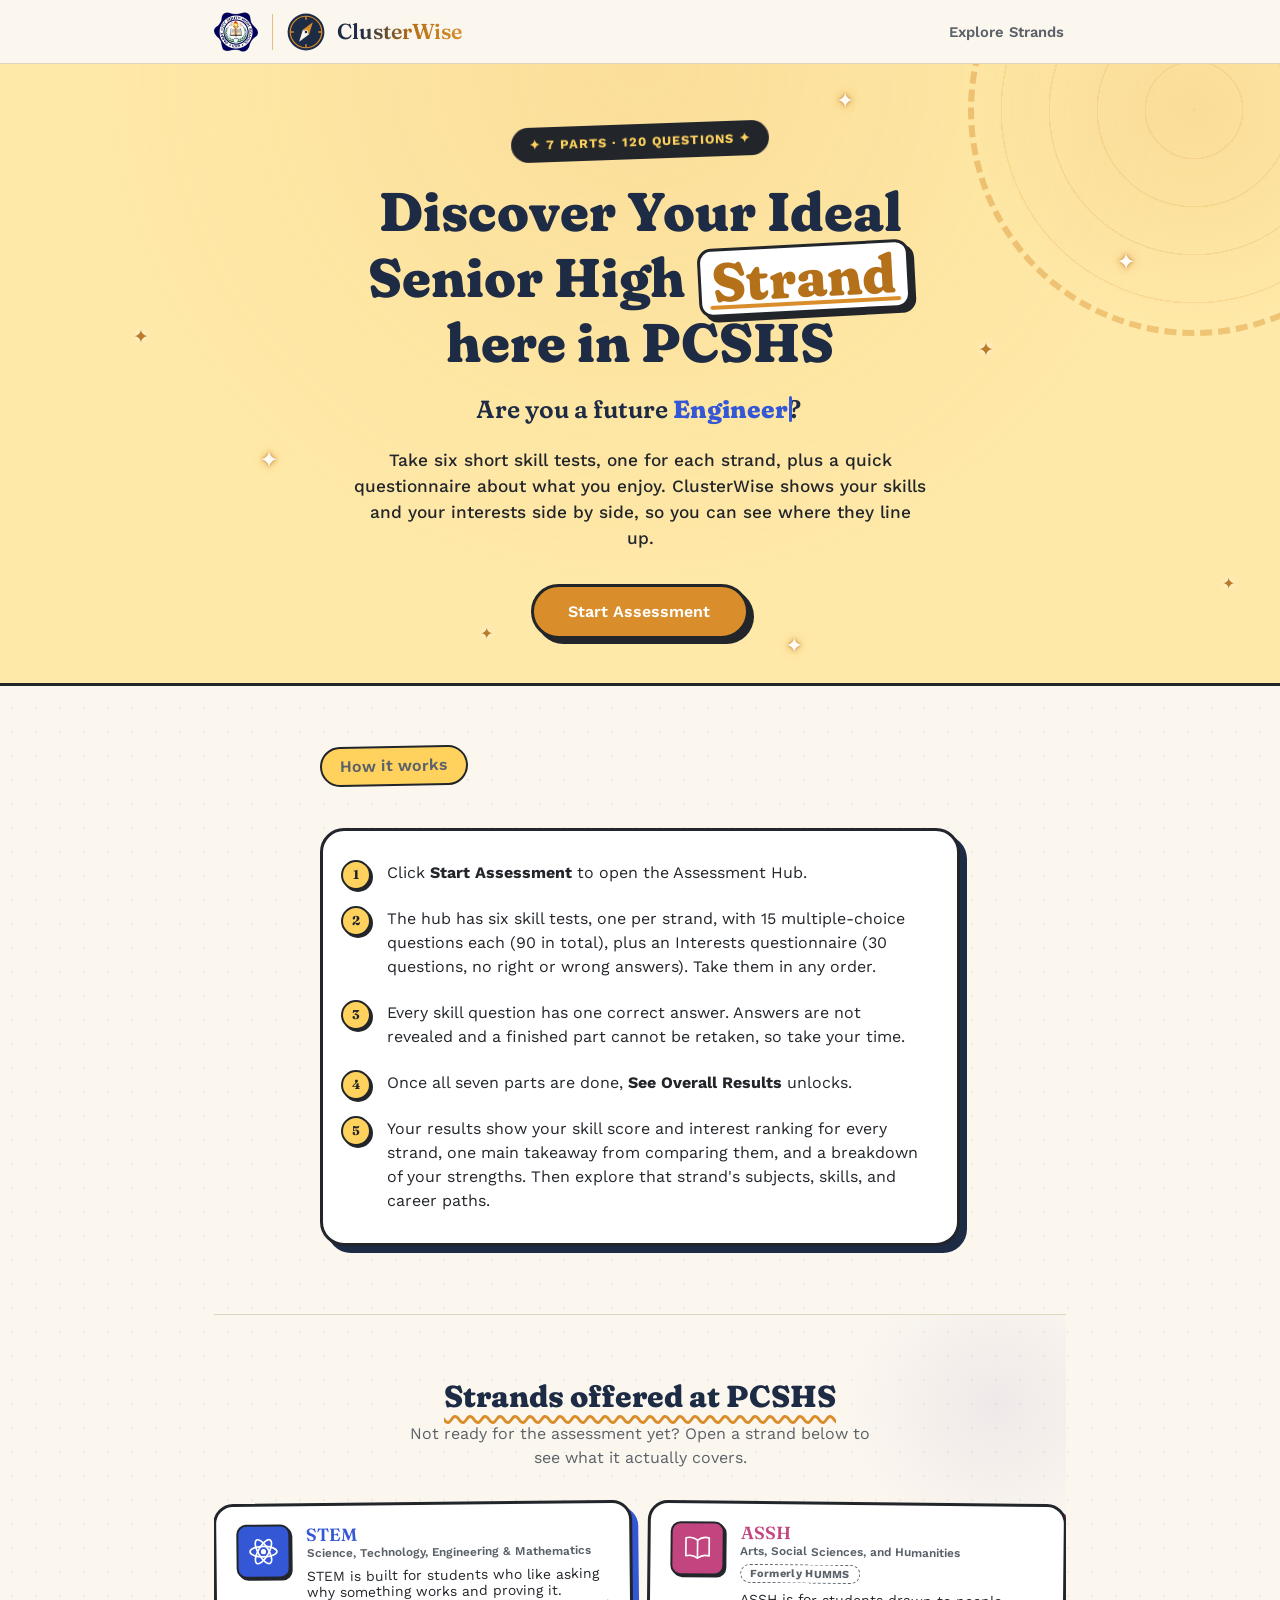
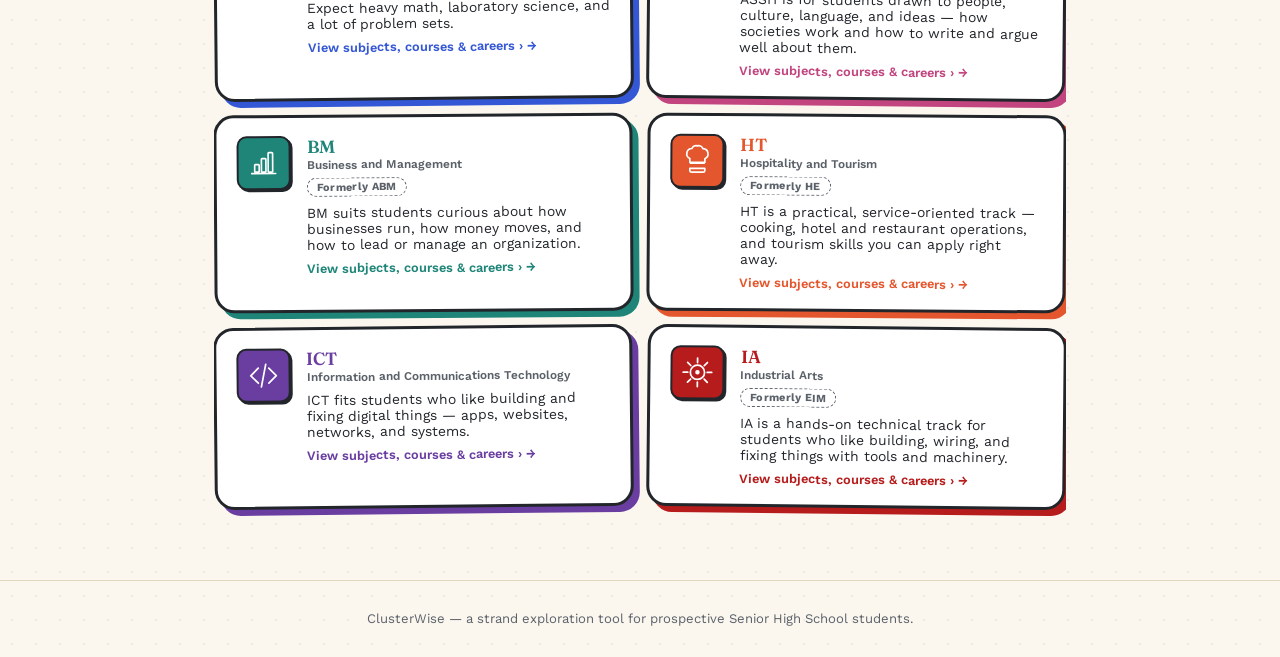
==== commit 81dca491: "Update favicon paths in index2.html" ====
--- a/index2.html
+++ b/index2.html
@@ -4,9 +4,9 @@
 <meta charset="UTF-8">
 <meta name="viewport" content="width=device-width, initial-scale=1.0">
 <title>ClusterWise — Find your SHS strand</title>
-<link rel="icon" type="image/svg+xml" href="images/favicon.svg">
-<link rel="icon" type="image/png" sizes="32x32" href="images/favicon-32.png">
-<link rel="apple-touch-icon" href="images/apple-touch-icon.png">
+<link rel="icon" type="image/svg+xml" href="favicon.svg">
+<link rel="icon" type="image/png" sizes="32x32" href="favicon-32.png">
+<link rel="apple-touch-icon" href="apple-touch-icon.png">
 <link rel="stylesheet" href="style2.css">
 </head>
 <body>
@@ -14,9 +14,9 @@
 <header class="site-header">
   <div class="wrap header-inner">
     <button class="mark mark-compact brand" id="nav-home" aria-label="ClusterWise home">
-      <img class="brand-seal" src="images/pcshslogo.png" alt="Pasay City South High School seal" width="44" height="44">
+      <img class="brand-seal" src="pcshslogo.png" alt="Pasay City South High School seal" width="44" height="44">
       <span class="brand-divider" aria-hidden="true"></span>
-      <img class="brand-compass" src="images/favicon.svg" alt="" width="38" height="38">
+      <img class="brand-compass" src="favicon.svg" alt="" width="38" height="38">
       <span class="mark-word">ClusterWise</span>
     </button>
     <nav class="nav-links">
@@ -141,4 +141,4 @@
 <script src="script2.js"></script>
 <script src="savecard.js"></script>
 </body>
-</html>+</html>
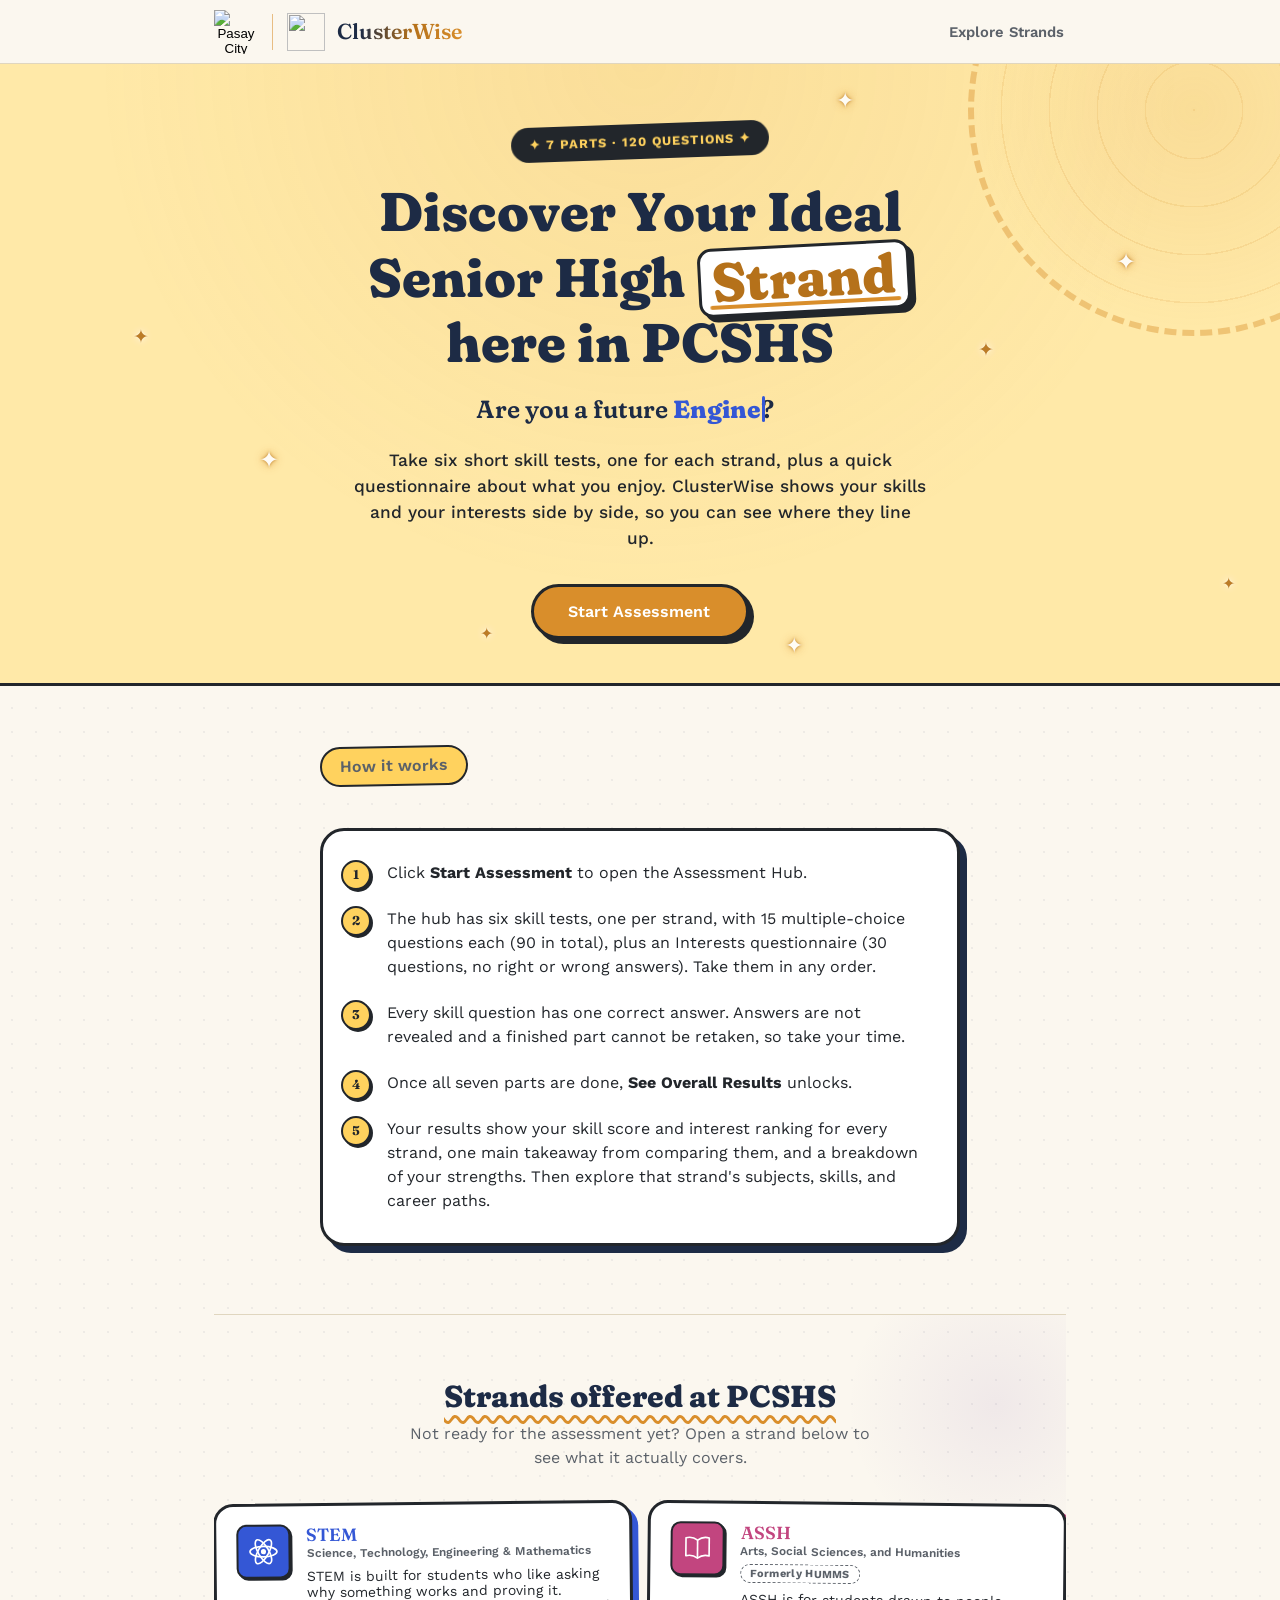
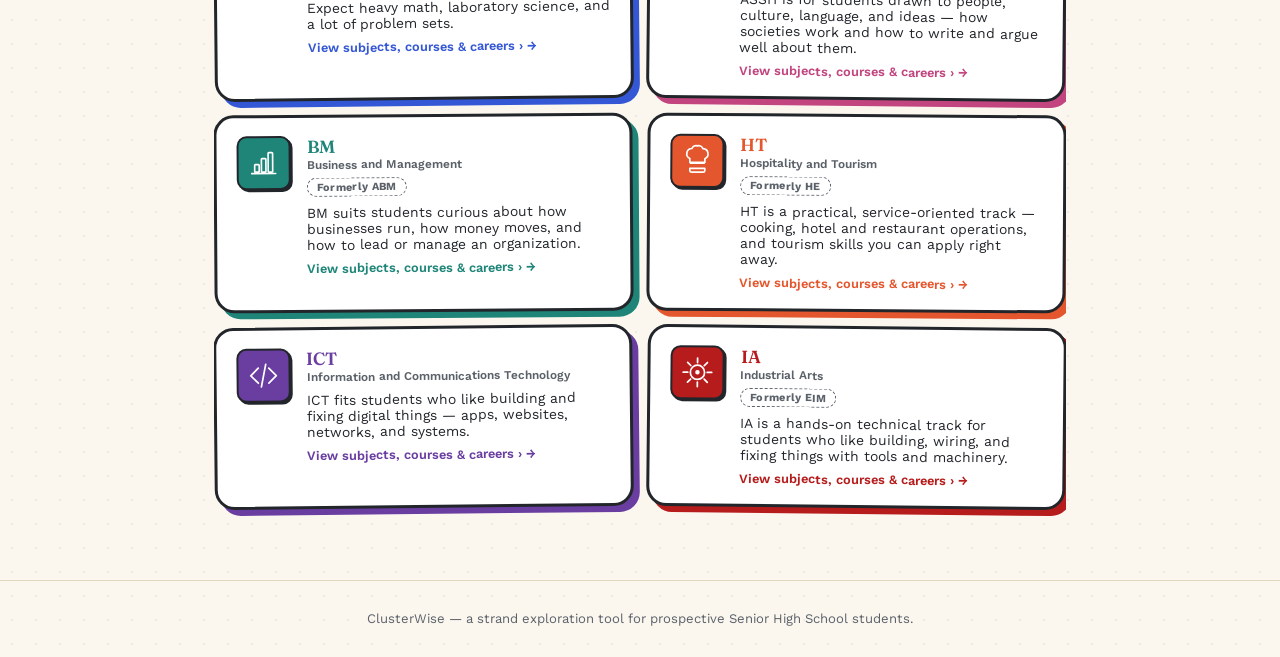
==== commit c4510c94: "Add files via upload" ====
--- a/index2.html
+++ b/index2.html
@@ -4,9 +4,9 @@
 <meta charset="UTF-8">
 <meta name="viewport" content="width=device-width, initial-scale=1.0">
 <title>ClusterWise — Find your SHS strand</title>
-<link rel="icon" type="image/svg+xml" href="favicon.svg">
-<link rel="icon" type="image/png" sizes="32x32" href="favicon-32.png">
-<link rel="apple-touch-icon" href="apple-touch-icon.png">
+<link rel="icon" type="image/svg+xml" href="images/favicon.svg">
+<link rel="icon" type="image/png" sizes="32x32" href="images/favicon-32.png">
+<link rel="apple-touch-icon" href="images/apple-touch-icon.png">
 <link rel="stylesheet" href="style2.css">
 </head>
 <body>
@@ -14,9 +14,9 @@
 <header class="site-header">
   <div class="wrap header-inner">
     <button class="mark mark-compact brand" id="nav-home" aria-label="ClusterWise home">
-      <img class="brand-seal" src="pcshslogo.png" alt="Pasay City South High School seal" width="44" height="44">
+      <img class="brand-seal" src="images/pcshslogo.png" alt="Pasay City South High School seal" width="44" height="44">
       <span class="brand-divider" aria-hidden="true"></span>
-      <img class="brand-compass" src="favicon.svg" alt="" width="38" height="38">
+      <img class="brand-compass" src="images/favicon.svg" alt="" width="38" height="38">
       <span class="mark-word">ClusterWise</span>
     </button>
     <nav class="nav-links">
@@ -141,4 +141,4 @@
 <script src="script2.js"></script>
 <script src="savecard.js"></script>
 </body>
-</html>
+</html>
